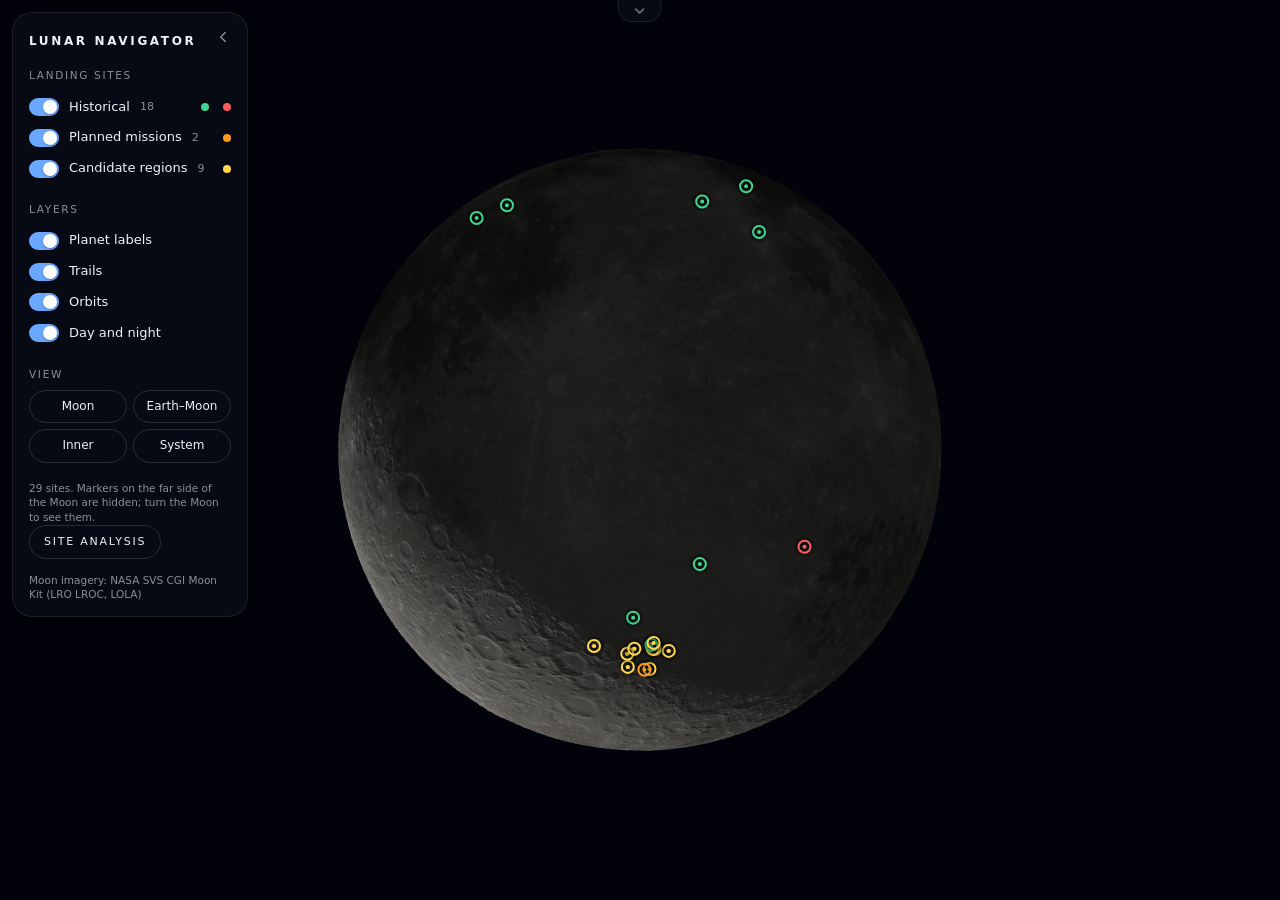
==== web/solar.html @ e288f544 "fix(web): 3D hover card never hides under the open settings panel positionCard uses the open left pa" ====
<!doctype html>
<html lang="en" data-theme="dark">
<head>
<meta charset="utf-8">
<meta name="viewport" content="width=device-width, initial-scale=1">
<title>Lunar Landing Site Navigator: Moon &amp; Solar System 3D</title>
<link rel="icon" type="image/svg+xml" href="favicon.svg">
<link rel="stylesheet" href="solar.css?v=20261115i">
<script>
// Three.js 0.170.0: vendored copy in web/vendor/three (works offline); CDN only if it is missing.
// Must run before any module script, so the import map is built synchronously here.
(() => {
  const local = './vendor/three/', cdn = 'https://cdn.jsdelivr.net/npm/three@0.170.0/';
  let base = local;
  try {
    const x = new XMLHttpRequest();
    x.open('HEAD', local + 'build/three.module.min.js', false); x.send();
    if (x.status !== 200) base = cdn;
  } catch { base = cdn; }
  const map = document.createElement('script');
  map.type = 'importmap';
  map.textContent = JSON.stringify({ imports: {
    three: base + 'build/three.module.min.js', 'three/addons/': base + 'examples/jsm/' } });
  document.currentScript.after(map);
})();
</script>
</head>
<body>
<main id="view">
  <div id="loading">Loading the Moon</div>

  <!-- Top: time control. Closed = a small tab with a down arrow; open = 3 buttons + date. -->
  <div id="top" class="closed">
    <div class="bar glass" id="bar">
      <button class="icon" id="back" aria-label="Back one day" title="Back one day">
        <svg viewBox="0 0 24 24"><path d="M11 6 5 12l6 6M19 6l-6 6 6 6"/></svg></button>
      <button class="icon primary" id="play" aria-label="Play" title="Play / pause">
        <svg class="i-play" viewBox="0 0 24 24"><path d="M8 5v14l11-7z" class="fill"/></svg>
        <svg class="i-pause" viewBox="0 0 24 24"><path d="M8 5h3v14H8zM13 5h3v14h-3z" class="fill"/></svg></button>
      <button class="icon" id="fwd" aria-label="Forward one day" title="Forward one day">
        <svg viewBox="0 0 24 24"><path d="m13 6 6 6-6 6M5 6l6 6-6 6"/></svg></button>
      <span class="divider"></span>
      <button id="date-btn" class="date" aria-expanded="false" aria-controls="picker">
        <span id="date-main">—</span><span id="date-time">—</span>
      </button>
    </div>
    <div id="picker" class="glass" aria-hidden="true">
      <div class="picker-row">
        <label><span>Date</span><input id="date" type="date"></label>
        <label><span>Time UTC</span><input id="time" type="time" step="60"></label>
        <button id="now" class="text">Now</button>
      </div>
    </div>
    <button id="top-toggle" class="tab glass" aria-expanded="false" aria-label="Show time controls">
      <svg viewBox="0 0 24 24"><path d="m6 9 6 6 6-6"/></svg>
    </button>
  </div>

  <!-- Left: translucent settings card. -->
  <aside id="left" class="glass">
    <button id="left-toggle" class="icon small" aria-expanded="true" aria-label="Hide settings">
      <svg viewBox="0 0 24 24"><path d="m15 6-6 6 6 6"/></svg>
    </button>
    <div class="left-body">
      <h1>Lunar Navigator</h1>
      <div class="group">
        <div class="label">Landing sites</div>
        <label class="switch"><input type="checkbox" id="cat-hist" checked><i></i>Historical <small class="n" id="n-hist"></small><span class="key landed"></span><span class="key lost"></span></label>
        <label class="switch"><input type="checkbox" id="cat-planned" checked><i></i>Planned missions <small class="n" id="n-planned"></small><span class="key planned"></span></label>
        <label class="switch"><input type="checkbox" id="cat-cand" checked><i></i>Candidate regions <small class="n" id="n-cand"></small><span class="key cand"></span></label>
      </div>
      <div class="group">
        <div class="label">Layers</div>
        <label class="switch"><input type="checkbox" id="opt-labels" checked><i></i>Planet labels</label>
        <label class="switch"><input type="checkbox" id="opt-trails" checked><i></i>Trails</label>
        <label class="switch"><input type="checkbox" id="opt-orbits" checked><i></i>Orbits</label>
        <label class="switch"><input type="checkbox" id="opt-shade" checked><i></i>Day and night</label>
      </div>
      <div class="group">
        <div class="label">View</div>
        <div class="chips">
          <button data-cam="moon">Moon</button>
          <button data-cam="earth">Earth–Moon</button>
          <button data-cam="inner">Inner</button>
          <button data-cam="all">System</button>
        </div>
      </div>
      <p class="credit" id="site-note"></p>
      <a class="link" href="index.html">Site analysis</a>
      <p class="credit">Moon imagery: NASA SVS CGI Moon Kit (LRO LROC, LOLA)</p>
    </div>
  </aside>

  <!-- Site card: shown above the hovered marker, expands on click. -->
  <div id="card" class="glass" role="dialog" aria-live="polite" hidden></div>
</main>

<script type="module" src="solar/main.js?v=20261115i"></script>
</body>
</html>
---- web/solar.css ----
/* 3D view: minimal, translucent UI over a full-screen canvas. */
:root, [data-theme="dark"] {
  --bg: #02030a; --text: #eef1f6; --muted: rgba(238, 241, 246, .58); --faint: rgba(238, 241, 246, .14);
  --glass: rgba(14, 18, 28, .55); --glass-strong: rgba(14, 18, 28, .78); --edge: rgba(255, 255, 255, .09);
  --hover: rgba(255, 255, 255, .08); --accent: #6aa8ff;
  --landed: #3fd68f; --planned: #ff9a1f; --lost: #ff5d5d; --cand: #ffd84d;
}
[data-theme="light"] {
  --bg: #dde2ea; --text: #111722; --muted: rgba(17, 23, 34, .6); --faint: rgba(17, 23, 34, .14);
  --glass: rgba(255, 255, 255, .55); --glass-strong: rgba(255, 255, 255, .82); --edge: rgba(17, 23, 34, .1);
  --hover: rgba(17, 23, 34, .06); --accent: #2563eb;
  --landed: #0f9d62; --planned: #c98200; --lost: #d93a3a;
}
* { box-sizing: border-box; }
[hidden] { display: none !important; }
html, body { height: 100%; margin: 0; overflow: hidden; }
body { background: var(--bg); color: var(--text); font: 14px/1.45 "Inter", system-ui, -apple-system, "Segoe UI", sans-serif; -webkit-font-smoothing: antialiased; }
button, input { font: inherit; color: inherit; }
button { background: none; border: 0; cursor: pointer; padding: 0; }
svg { width: 18px; height: 18px; fill: none; stroke: currentColor; stroke-width: 1.8; stroke-linecap: round; stroke-linejoin: round; }
svg .fill { fill: currentColor; stroke: none; }

.glass { background: var(--glass); border: 1px solid var(--edge); backdrop-filter: blur(16px) saturate(140%); -webkit-backdrop-filter: blur(16px) saturate(140%); box-shadow: 0 10px 30px rgba(0, 0, 0, .25); }
.label { font-size: 10.5px; letter-spacing: .16em; text-transform: uppercase; color: var(--muted); margin-bottom: 8px; }

#view { position: fixed; inset: 0; }
#view canvas { display: block; }
#loading { position: absolute; inset: 0; display: grid; place-items: center; color: var(--muted); letter-spacing: .2em; text-transform: uppercase; font-size: 12px; pointer-events: none; }

/* ---------- top time control ---------- */
#top { position: absolute; top: 12px; left: 50%; transform: translateX(-50%); z-index: 10; display: flex; flex-direction: column; align-items: center; gap: 8px; }
.bar { display: flex; align-items: center; gap: 4px; padding: 6px 8px; border-radius: 999px;
  transition: opacity .28s ease, transform .32s cubic-bezier(.2, .8, .2, 1); }
#top.closed .bar { opacity: 0; transform: translateY(-140%); pointer-events: none; }
.icon { width: 36px; height: 36px; border-radius: 50%; display: grid; place-items: center; color: var(--text); transition: background .2s, transform .15s; }
.icon:hover { background: var(--hover); }
.icon:active { transform: scale(.92); }
.icon.primary { background: var(--text); color: var(--bg); }
.icon.primary:hover { background: var(--text); opacity: .88; }
.icon .i-pause { display: none; }
.playing .icon .i-pause { display: block; }
.playing .icon .i-play { display: none; }
.icon.small { width: 28px; height: 28px; }
.divider { width: 1px; height: 22px; background: var(--faint); margin: 0 6px; }
.date { display: flex; align-items: baseline; gap: 10px; padding: 6px 12px; border-radius: 999px; transition: background .2s; }
.date:hover, .date[aria-expanded="true"] { background: var(--hover); }
#date-main { font-size: 13px; letter-spacing: .14em; text-transform: uppercase; font-weight: 500; }
#date-time { font-size: 12px; color: var(--muted); font-variant-numeric: tabular-nums; letter-spacing: .06em; }

#picker { border-radius: 18px; padding: 0 18px; max-height: 0; opacity: 0; transform: translateY(-6px) scale(.98); overflow: hidden; pointer-events: none;
  transition: max-height .35s cubic-bezier(.2, .8, .2, 1), opacity .25s ease, transform .3s ease, padding .3s ease; }
#picker.open { max-height: 120px; opacity: 1; transform: none; padding: 14px 18px; pointer-events: auto; }
#top.closed #picker { display: none; }
.picker-row { display: flex; align-items: flex-end; gap: 18px; }
.picker-row label { display: flex; flex-direction: column; gap: 6px; }
.picker-row label span { font-size: 10.5px; letter-spacing: .16em; text-transform: uppercase; color: var(--muted); }
.picker-row input { background: transparent; border: 0; border-bottom: 1px solid var(--faint); padding: 4px 0; letter-spacing: .06em; outline: none; color-scheme: dark; transition: border-color .2s; }
[data-theme="light"] .picker-row input { color-scheme: light; }
.picker-row input:focus { border-color: var(--accent); }
.text { font-size: 11px; letter-spacing: .16em; text-transform: uppercase; padding: 8px 14px; border-radius: 999px; border: 1px solid var(--faint); color: var(--text); text-decoration: none; transition: background .2s, border-color .2s; }
.text:hover { background: var(--hover); border-color: var(--muted); }

.tab { width: 44px; height: 22px; border-radius: 0 0 14px 14px; display: grid; place-items: center; color: var(--muted); transition: color .2s, transform .3s; }
.tab:hover { color: var(--text); }
.tab svg { width: 16px; height: 16px; transition: transform .3s ease; }
#top:not(.closed) .tab svg { transform: rotate(180deg); }
#top.closed .tab { position: absolute; top: -12px; border-top: 0; }
#top:not(.closed) .tab { border-radius: 14px; }

/* ---------- left settings card ---------- */
#left { position: absolute; top: 12px; left: 12px; width: 236px; max-height: calc(100vh - 24px); overflow: hidden; border-radius: 20px; z-index: 9; padding: 16px 16px 14px;
  transition: transform .35s cubic-bezier(.2, .8, .2, 1), max-height .35s cubic-bezier(.2, .8, .2, 1), opacity .3s; }
#left.collapsed { transform: translateX(calc(-100% + 48px)); max-height: 48px; }
#left.collapsed .left-body { opacity: 0; pointer-events: none; }
.left-body { transition: opacity .25s; }
#left-toggle { position: absolute; top: 10px; right: 10px; color: var(--muted); }
#left-toggle svg { transition: transform .3s; }
#left.collapsed #left-toggle svg { transform: rotate(180deg); }
#left h1 { font-size: 12px; letter-spacing: .22em; text-transform: uppercase; font-weight: 600; margin: 4px 0 18px; }
.group { margin-bottom: 18px; }
.seg { display: grid; grid-template-columns: 1fr 1fr; padding: 3px; border-radius: 999px; background: var(--hover); position: relative; }
.seg button { padding: 6px 0; border-radius: 999px; font-size: 12px; color: var(--muted); transition: background .25s, color .25s; }
.seg button[aria-checked="true"] { background: var(--glass-strong); color: var(--text); box-shadow: 0 1px 4px rgba(0, 0, 0, .2); }
.switch { display: flex; align-items: center; gap: 10px; padding: 6px 0; font-size: 13px; cursor: pointer; user-select: none; }
.switch input { position: absolute; opacity: 0; width: 1px; height: 1px; } /* hidden but keyboard-focusable */
.switch input:focus-visible + i { outline: 2px solid var(--accent); outline-offset: 2px; }
.switch .n { color: var(--muted); font-size: 11px; }
.switch i { width: 30px; height: 18px; border-radius: 999px; background: var(--faint); position: relative; flex: none; transition: background .25s; }
.switch i::after { content: ""; position: absolute; top: 2px; left: 2px; width: 14px; height: 14px; border-radius: 50%; background: #fff; transition: transform .25s cubic-bezier(.2, .8, .2, 1); box-shadow: 0 1px 2px rgba(0, 0, 0, .3); }
.switch input:checked + i { background: var(--accent); }
.switch input:checked + i::after { transform: translateX(12px); }
.chips { display: grid; grid-template-columns: 1fr 1fr; gap: 6px; }
.chips button { padding: 7px 0; border-radius: 999px; border: 1px solid var(--faint); font-size: 12px; transition: background .2s, border-color .2s; }
.chips button:hover { background: var(--hover); border-color: var(--muted); }
.link { display: inline-block; font-size: 11px; letter-spacing: .16em; text-transform: uppercase; color: var(--text); text-decoration: none; padding: 8px 14px; border-radius: 999px; border: 1px solid var(--faint); transition: background .2s; }
.link:hover { background: var(--hover); }
.credit { color: var(--muted); font-size: 10.5px; margin: 14px 0 0; line-height: 1.4; }

/* ---------- planet labels and site markers (CSS2D) ---------- */
.plabel { color: var(--text); font-size: 11px; letter-spacing: .12em; text-transform: uppercase; pointer-events: none; display: flex; align-items: center; gap: 6px; white-space: nowrap; transform: translateX(50%); text-shadow: 0 0 4px var(--bg); opacity: .85; }
.plabel i { width: 6px; height: 6px; border-radius: 50%; display: inline-block; }
.site { width: 24px; height: 24px; display: grid; place-items: center; cursor: pointer; pointer-events: auto; }
/* No transition on .site itself: CSS2DRenderer positions it through style.transform every frame, and a
   transition there makes markers lag behind the rotating Moon. Animate the inner dot instead. */
.site i { width: 14px; height: 14px; border-radius: 50%; position: relative; background: rgba(0, 0, 0, .35); border: 2px solid var(--c); box-shadow: 0 0 0 3px rgba(0, 0, 0, .25); transition: transform .2s ease; }
.site i::after { content: ""; position: absolute; inset: 3px; border-radius: 50%; background: var(--c); }
.site:hover i, .site.active i { transform: scale(1.35); }
.landed { --c: var(--landed); } .planned { --c: var(--planned); } .lost { --c: var(--lost); } .cand { --c: var(--cand); }

/* ---------- site card (above the marker) ---------- */
#card { position: absolute; z-index: 8; width: 280px; border-radius: 16px; padding: 12px 14px; background: var(--glass-strong);
  transform-origin: 50% 100%; transform: translate(-50%, calc(-100% - 16px)); animation: card-in .22s cubic-bezier(.2, .8, .2, 1); pointer-events: auto; }
@keyframes card-in { from { opacity: 0; transform: translate(-50%, calc(-100% - 8px)) scale(.96); } }
#card::after { content: ""; position: absolute; left: 50%; bottom: -6px; width: 12px; height: 12px; transform: translateX(-50%) rotate(45deg); background: inherit; border-right: 1px solid var(--edge); border-bottom: 1px solid var(--edge); }
#card .status { display: inline-flex; align-items: center; gap: 6px; font-size: 10.5px; letter-spacing: .14em; text-transform: uppercase; color: var(--c); }
#card .status::before { content: ""; width: 7px; height: 7px; border-radius: 50%; background: var(--c); }
#card.landed { --c: var(--landed); } #card.planned { --c: var(--planned); } #card.lost { --c: var(--lost); } #card.cand { --c: var(--cand); }
#card h3 { margin: 6px 0 8px; font-size: 14px; font-weight: 600; line-height: 1.3; }
#card dl { display: grid; grid-template-columns: auto 1fr; gap: 3px 12px; margin: 0; font-size: 12.5px; }
#card dt { color: var(--muted); }
#card dd { margin: 0; font-variant-numeric: tabular-nums; }
#card .more { display: grid; grid-template-rows: 0fr; transition: grid-template-rows .32s cubic-bezier(.2, .8, .2, 1); }
#card .more > div { overflow: hidden; }
#card.open .more { grid-template-rows: 1fr; }
#card .more p { margin: 10px 0 0; font-size: 12.5px; color: var(--muted); line-height: 1.5; }
#card .actions { display: flex; gap: 8px; margin-top: 10px; }
#card .hint { margin-top: 8px; font-size: 10.5px; letter-spacing: .12em; text-transform: uppercase; color: var(--muted); transition: opacity .2s; }
#card.open .hint { display: none; }

.switch .key { width: 8px; height: 8px; border-radius: 50%; background: var(--c); margin-left: auto; box-shadow: 0 0 0 2px rgba(0, 0, 0, .3); }
.switch .key + .key { margin-left: 4px; }

/* Card flipped below its marker when there is no room above (e.g. right after Fly to site). */
#card.below { transform: translate(-50%, 16px); transform-origin: 50% 0; animation-name: card-in-below; }
@keyframes card-in-below { from { opacity: 0; transform: translate(-50%, 8px) scale(.96); } }
#card.below::after { bottom: auto; top: -6px; transform: translateX(-50%) rotate(225deg); }

/* Hover card: why here + live conditions */
#card .sec { font-size: 10.5px; letter-spacing: .14em; text-transform: uppercase; color: var(--muted); margin: 10px 0 4px; }
#card .why ul { margin: 0; padding-left: 16px; font-size: 12.5px; line-height: 1.45; }
#card .why li { margin: 1px 0; }
#card .cond-body { font-size: 12.5px; color: var(--muted); }
#card .cond dl { margin-top: 4px; }
#card .verdict { display: flex; align-items: center; gap: 6px; font-size: 13px; font-weight: 600; color: var(--text); }
#card .verdict i { width: 9px; height: 9px; border-radius: 50%; background: var(--v); box-shadow: 0 0 0 3px color-mix(in srgb, var(--v) 25%, transparent); }
#card .verdict small { font-weight: 400; color: var(--muted); }
#card .verdict.good { --v: #3fd68f; } #card .verdict.marginal { --v: #ffb020; } #card .verdict.poor { --v: #ff5d5d; }
@media (max-width: 600px) { #card { width: min(300px, calc(100vw - 24px)); } }

/* Bottom sheet on phones (and when the card fits neither above nor below its marker). */
#card.sheet { position: fixed; left: 8px; right: 8px; top: auto; bottom: 8px; width: auto; max-height: 62vh; overflow-y: auto; transform: none; animation: sheet-in .22s ease; }
#card.sheet::after { display: none; }
@keyframes sheet-in { from { opacity: 0; transform: translateY(12px); } }
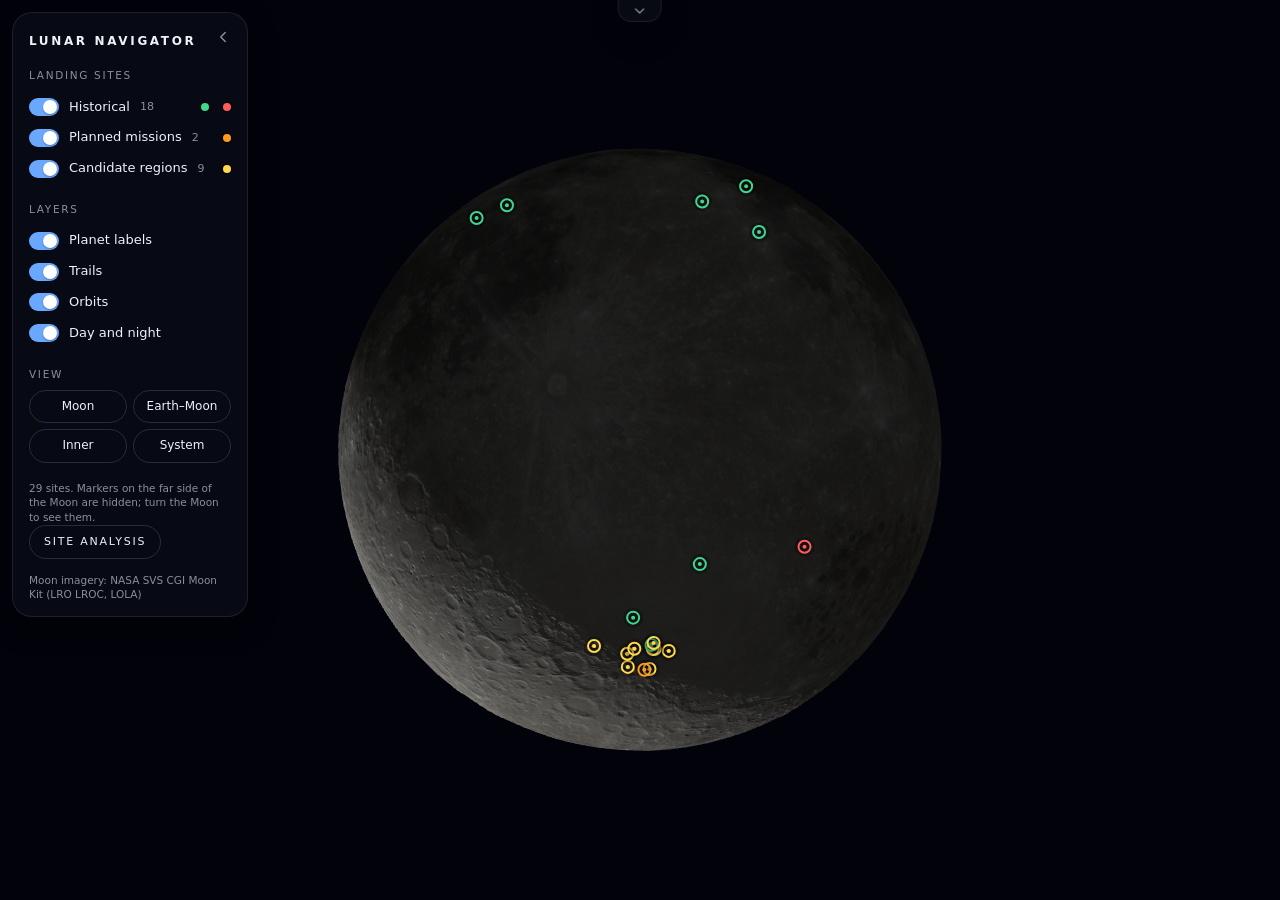
==== commit ecb0774d: "feat(web): unify Sky & Horizon chart system, stacked compare panoramas, and NASA SPLICE HDA workflow" ====
--- a/web/solar.html
+++ b/web/solar.html
@@ -5,7 +5,7 @@
 <meta name="viewport" content="width=device-width, initial-scale=1">
 <title>Lunar Landing Site Navigator: Moon &amp; Solar System 3D</title>
 <link rel="icon" type="image/svg+xml" href="favicon.svg">
-<link rel="stylesheet" href="solar.css?v=20261115i">
+<link rel="stylesheet" href="solar.css?v=20261115j">
 <script>
 // Three.js 0.170.0: vendored copy in web/vendor/three (works offline); CDN only if it is missing.
 // Must run before any module script, so the import map is built synchronously here.
@@ -95,6 +95,6 @@
   <div id="card" class="glass" role="dialog" aria-live="polite" hidden></div>
 </main>
 
-<script type="module" src="solar/main.js?v=20261115i"></script>
+<script type="module" src="solar/main.js?v=20261115j"></script>
 </body>
 </html>
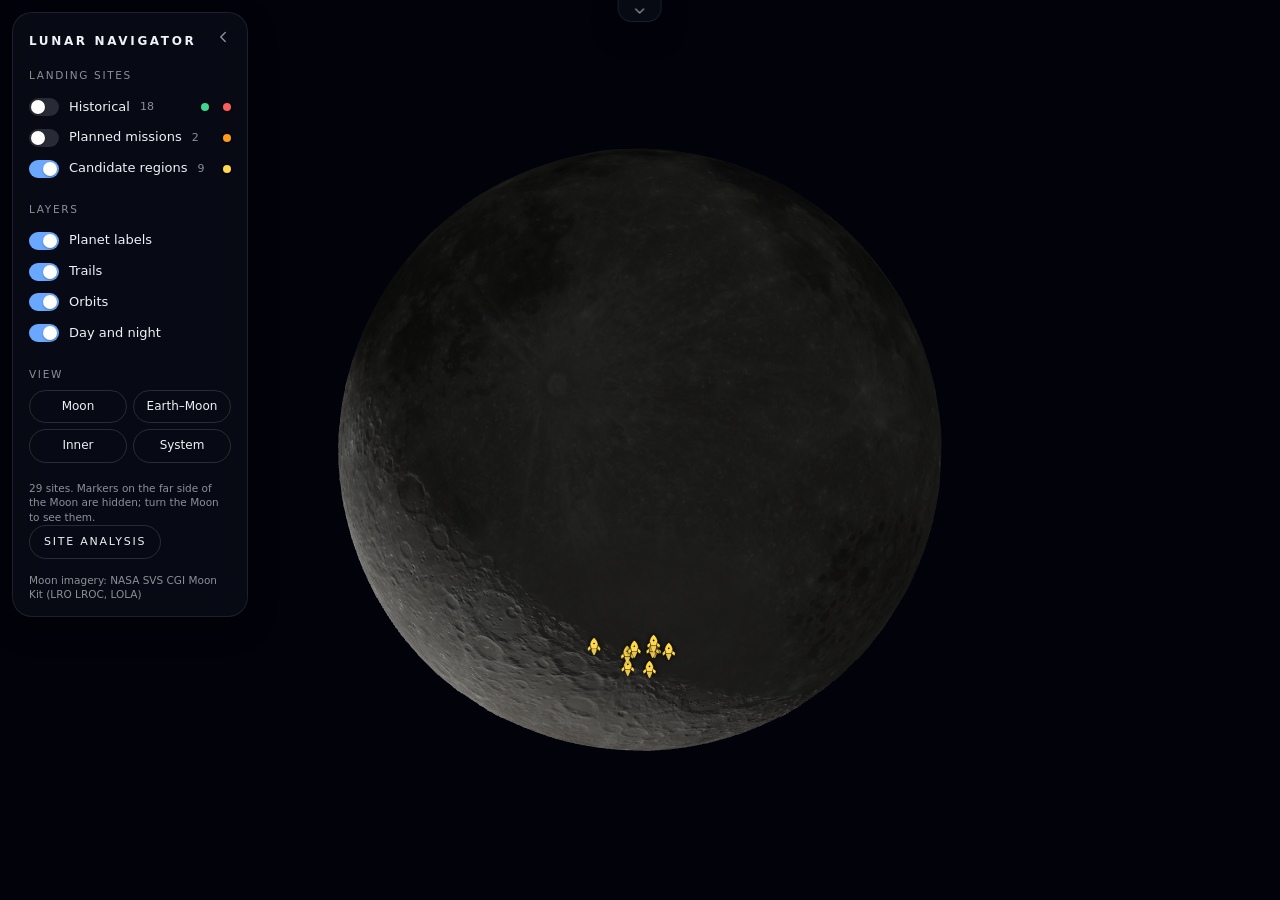
==== commit 1ddddf8b: "feat(web): rocket markers, an area for every site, candidates-only default - Historical and Planned " ====
--- a/web/solar.html
+++ b/web/solar.html
@@ -65,8 +65,8 @@
       <h1>Lunar Navigator</h1>
       <div class="group">
         <div class="label">Landing sites</div>
-        <label class="switch"><input type="checkbox" id="cat-hist" checked><i></i>Historical <small class="n" id="n-hist"></small><span class="key landed"></span><span class="key lost"></span></label>
-        <label class="switch"><input type="checkbox" id="cat-planned" checked><i></i>Planned missions <small class="n" id="n-planned"></small><span class="key planned"></span></label>
+        <label class="switch"><input type="checkbox" id="cat-hist"><i></i>Historical <small class="n" id="n-hist"></small><span class="key landed"></span><span class="key lost"></span></label>
+        <label class="switch"><input type="checkbox" id="cat-planned"><i></i>Planned missions <small class="n" id="n-planned"></small><span class="key planned"></span></label>
         <label class="switch"><input type="checkbox" id="cat-cand" checked><i></i>Candidate regions <small class="n" id="n-cand"></small><span class="key cand"></span></label>
       </div>
       <div class="group">
--- a/web/solar.css
+++ b/web/solar.css
@@ -102,8 +102,11 @@
 .site { width: 24px; height: 24px; display: grid; place-items: center; cursor: pointer; pointer-events: auto; }
 /* No transition on .site itself: CSS2DRenderer positions it through style.transform every frame, and a
    transition there makes markers lag behind the rotating Moon. Animate the inner dot instead. */
-.site i { width: 14px; height: 14px; border-radius: 50%; position: relative; background: rgba(0, 0, 0, .35); border: 2px solid var(--c); box-shadow: 0 0 0 3px rgba(0, 0, 0, .25); transition: transform .2s ease; }
-.site i::after { content: ""; position: absolute; inset: 3px; border-radius: 50%; background: var(--c); }
+.site i { width: 20px; height: 20px; display: block; color: var(--c); transition: transform .2s ease; filter: drop-shadow(0 0 2px rgba(0, 0, 0, .9)); }
+.site svg { width: 100%; height: 100%; display: block; }
+.site .r-body, .site .r-fin { fill: currentColor; stroke: rgba(0, 0, 0, .65); stroke-width: .8; stroke-linejoin: round; }
+.site .r-win { fill: #0b0e14; }
+.site .r-flame { fill: #ffd6a0; opacity: .9; }
 .site:hover i, .site.active i { transform: scale(1.35); }
 .landed { --c: var(--landed); } .planned { --c: var(--planned); } .lost { --c: var(--lost); } .cand { --c: var(--cand); }
 
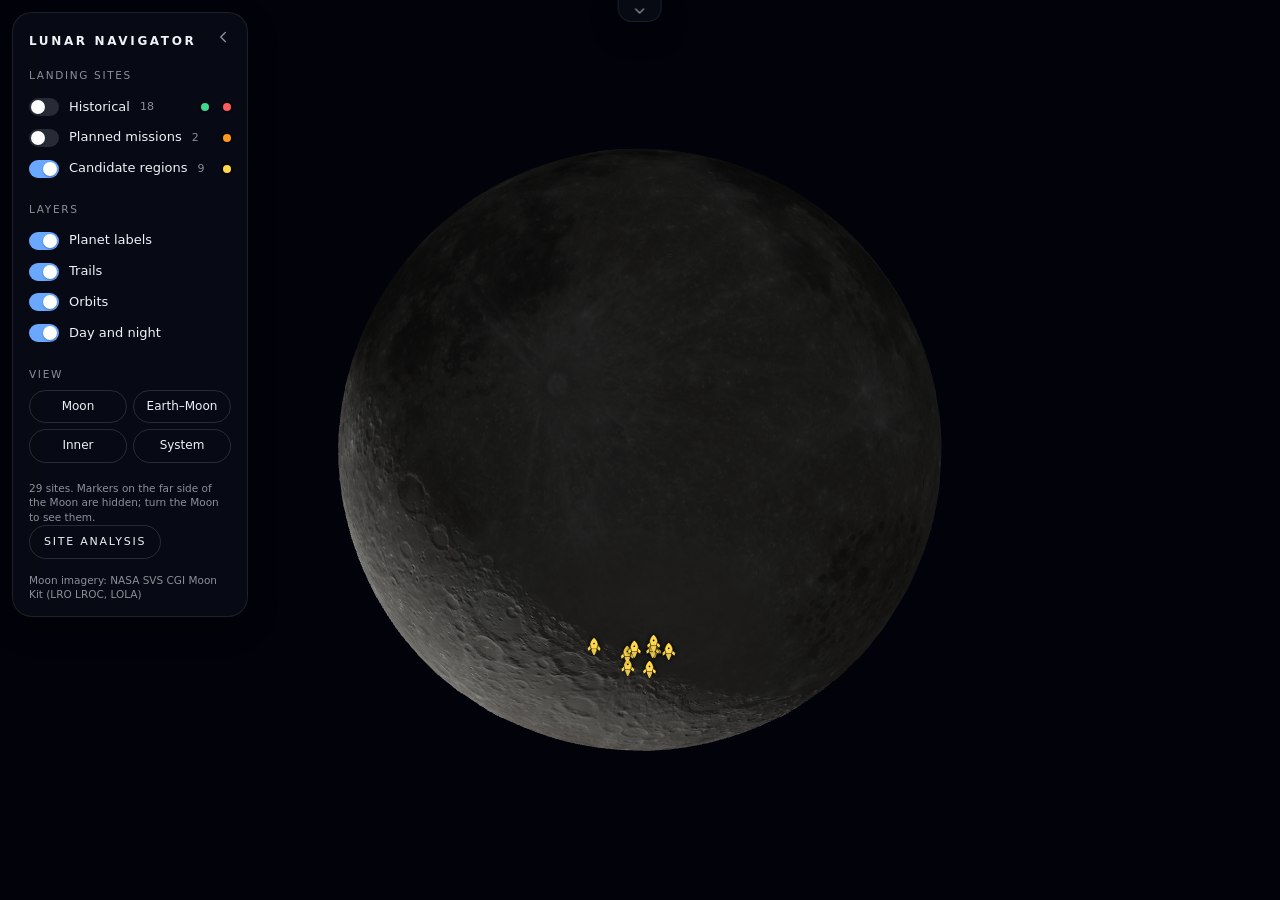
==== commit a2e35f68: "feat(web): mission-control unslop overhaul, HUD charts & NASA SPLICE pipeline" ====
--- a/web/solar.html
+++ b/web/solar.html
@@ -5,7 +5,7 @@
 <meta name="viewport" content="width=device-width, initial-scale=1">
 <title>Lunar Landing Site Navigator: Moon &amp; Solar System 3D</title>
 <link rel="icon" type="image/svg+xml" href="favicon.svg">
-<link rel="stylesheet" href="solar.css?v=20261115j">
+<link rel="stylesheet" href="solar.css?v=20261115k">
 <script>
 // Three.js 0.170.0: vendored copy in web/vendor/three (works offline); CDN only if it is missing.
 // Must run before any module script, so the import map is built synchronously here.
@@ -95,6 +95,6 @@
   <div id="card" class="glass" role="dialog" aria-live="polite" hidden></div>
 </main>
 
-<script type="module" src="solar/main.js?v=20261115j"></script>
+<script type="module" src="solar/main.js?v=20261115k"></script>
 </body>
 </html>
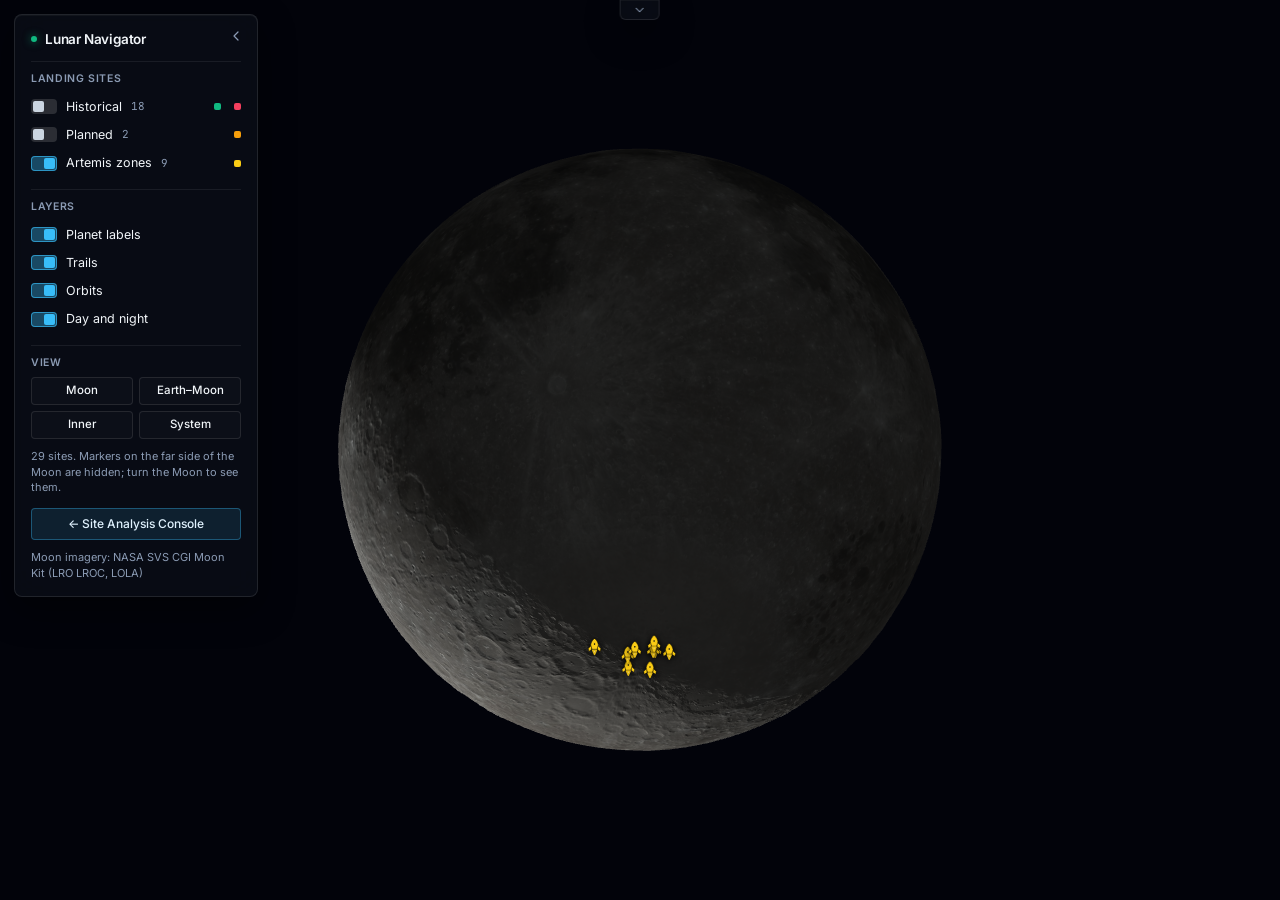
==== commit 101c4b36: "feat(web): architectural HUD polish across index.html and solar.html (?v=20261115m)" ====
--- a/web/solar.html
+++ b/web/solar.html
@@ -5,7 +5,10 @@
 <meta name="viewport" content="width=device-width, initial-scale=1">
 <title>Lunar Landing Site Navigator: Moon &amp; Solar System 3D</title>
 <link rel="icon" type="image/svg+xml" href="favicon.svg">
-<link rel="stylesheet" href="solar.css?v=20261115k">
+<link rel="preconnect" href="https://fonts.googleapis.com">
+<link rel="preconnect" href="https://fonts.gstatic.com" crossorigin>
+<link href="https://fonts.googleapis.com/css2?family=Inter:wght@400;500;600;700&amp;family=JetBrains+Mono:wght@400;500;600&amp;display=swap" rel="stylesheet">
+<link rel="stylesheet" href="solar.css?v=20261115m">
 <script>
 // Three.js 0.170.0: vendored copy in web/vendor/three (works offline); CDN only if it is missing.
 // Must run before any module script, so the import map is built synchronously here.
@@ -62,12 +65,12 @@
       <svg viewBox="0 0 24 24"><path d="m15 6-6 6 6 6"/></svg>
     </button>
     <div class="left-body">
-      <h1>Lunar Navigator</h1>
+      <div class="nav-brand"><span class="nav-dot" aria-hidden="true"></span><h1>Lunar Navigator</h1></div>
       <div class="group">
         <div class="label">Landing sites</div>
         <label class="switch"><input type="checkbox" id="cat-hist"><i></i>Historical <small class="n" id="n-hist"></small><span class="key landed"></span><span class="key lost"></span></label>
-        <label class="switch"><input type="checkbox" id="cat-planned"><i></i>Planned missions <small class="n" id="n-planned"></small><span class="key planned"></span></label>
-        <label class="switch"><input type="checkbox" id="cat-cand" checked><i></i>Candidate regions <small class="n" id="n-cand"></small><span class="key cand"></span></label>
+        <label class="switch"><input type="checkbox" id="cat-planned"><i></i>Planned <small class="n" id="n-planned"></small><span class="key planned"></span></label>
+        <label class="switch"><input type="checkbox" id="cat-cand" checked><i></i>Artemis zones <small class="n" id="n-cand"></small><span class="key cand"></span></label>
       </div>
       <div class="group">
         <div class="label">Layers</div>
@@ -86,15 +89,16 @@
         </div>
       </div>
       <p class="credit" id="site-note"></p>
-      <a class="link" href="index.html">Site analysis</a>
+      <a class="link" href="index.html">← Site Analysis Console</a>
       <p class="credit">Moon imagery: NASA SVS CGI Moon Kit (LRO LROC, LOLA)</p>
     </div>
   </aside>
 
   <!-- Site card: shown above the hovered marker, expands on click. -->
   <div id="card" class="glass" role="dialog" aria-live="polite" hidden></div>
+  <div class="embed-hint">Drag to rotate · Scroll to zoom · Click a yellow landing zone to inspect</div>
 </main>
 
-<script type="module" src="solar/main.js?v=20261115k"></script>
+<script type="module" src="solar/main.js?v=20261115m"></script>
 </body>
 </html>
--- a/web/solar.css
+++ b/web/solar.css
@@ -1,156 +1,281 @@
-/* 3D view: minimal, translucent UI over a full-screen canvas. */
+/* Lunar Navigator (3D view): clean architectural HUD matching index.html. */
 :root, [data-theme="dark"] {
-  --bg: #02030a; --text: #eef1f6; --muted: rgba(238, 241, 246, .58); --faint: rgba(238, 241, 246, .14);
-  --glass: rgba(14, 18, 28, .55); --glass-strong: rgba(14, 18, 28, .78); --edge: rgba(255, 255, 255, .09);
-  --hover: rgba(255, 255, 255, .08); --accent: #6aa8ff;
-  --landed: #3fd68f; --planned: #ff9a1f; --lost: #ff5d5d; --cand: #ffd84d;
+  --bg: #03050a;
+  --text: #f1f5f9;
+  --muted: #8b9bb4;
+  --faint: rgba(255, 255, 255, 0.1);
+  --glass: rgba(10, 14, 22, 0.82);
+  --glass-strong: rgba(11, 15, 23, 0.94);
+  --edge: rgba(255, 255, 255, 0.1);
+  --hover: rgba(255, 255, 255, 0.06);
+  --accent: #38bdf8;
+  --landed: #10b981;
+  --planned: #f59e0b;
+  --lost: #f43f5e;
+  --cand: #facc15;
+  --mono: "JetBrains Mono", "SFMono-Regular", ui-monospace, monospace;
+  --sans: "Inter", system-ui, -apple-system, "Segoe UI", sans-serif;
 }
 [data-theme="light"] {
-  --bg: #dde2ea; --text: #111722; --muted: rgba(17, 23, 34, .6); --faint: rgba(17, 23, 34, .14);
-  --glass: rgba(255, 255, 255, .55); --glass-strong: rgba(255, 255, 255, .82); --edge: rgba(17, 23, 34, .1);
-  --hover: rgba(17, 23, 34, .06); --accent: #2563eb;
-  --landed: #0f9d62; --planned: #c98200; --lost: #d93a3a;
+  --bg: #dde2ea; --text: #111722; --muted: rgba(17, 23, 34, 0.65); --faint: rgba(17, 23, 34, 0.14);
+  --glass: rgba(255, 255, 255, 0.72); --glass-strong: rgba(255, 255, 255, 0.92); --edge: rgba(17, 23, 34, 0.12);
+  --hover: rgba(17, 23, 34, 0.06); --accent: #0284c7;
+  --landed: #0f9d62; --planned: #c98200; --lost: #d93a3a; --cand: #ca8a04;
 }
 * { box-sizing: border-box; }
 [hidden] { display: none !important; }
 html, body { height: 100%; margin: 0; overflow: hidden; }
-body { background: var(--bg); color: var(--text); font: 14px/1.45 "Inter", system-ui, -apple-system, "Segoe UI", sans-serif; -webkit-font-smoothing: antialiased; }
+body {
+  background: var(--bg);
+  color: var(--text);
+  font: 13px/1.45 var(--sans);
+  -webkit-font-smoothing: antialiased;
+}
 button, input { font: inherit; color: inherit; }
 button { background: none; border: 0; cursor: pointer; padding: 0; }
-svg { width: 18px; height: 18px; fill: none; stroke: currentColor; stroke-width: 1.8; stroke-linecap: round; stroke-linejoin: round; }
+svg { width: 16px; height: 16px; fill: none; stroke: currentColor; stroke-width: 1.8; stroke-linecap: round; stroke-linejoin: round; }
 svg .fill { fill: currentColor; stroke: none; }
 
-.glass { background: var(--glass); border: 1px solid var(--edge); backdrop-filter: blur(16px) saturate(140%); -webkit-backdrop-filter: blur(16px) saturate(140%); box-shadow: 0 10px 30px rgba(0, 0, 0, .25); }
-.label { font-size: 10.5px; letter-spacing: .16em; text-transform: uppercase; color: var(--muted); margin-bottom: 8px; }
+.glass {
+  background: var(--glass);
+  border: 1px solid var(--edge);
+  backdrop-filter: blur(18px) saturate(135%);
+  -webkit-backdrop-filter: blur(18px) saturate(135%);
+  box-shadow: 0 12px 36px rgba(0, 0, 0, 0.45), inset 0 1px 0 rgba(255, 255, 255, 0.04);
+}
+.label {
+  font: 600 10.5px/1 var(--sans);
+  letter-spacing: 0.06em;
+  text-transform: uppercase;
+  color: var(--muted);
+  margin-bottom: 8px;
+}
 
 #view { position: fixed; inset: 0; }
 #view canvas { display: block; }
-#loading { position: absolute; inset: 0; display: grid; place-items: center; color: var(--muted); letter-spacing: .2em; text-transform: uppercase; font-size: 12px; pointer-events: none; }
+#loading {
+  position: absolute; inset: 0; display: grid; place-items: center;
+  color: var(--muted); font: 500 12px/1 var(--mono); letter-spacing: 0.16em; text-transform: uppercase;
+  pointer-events: none;
+}
 
 /* ---------- top time control ---------- */
-#top { position: absolute; top: 12px; left: 50%; transform: translateX(-50%); z-index: 10; display: flex; flex-direction: column; align-items: center; gap: 8px; }
-.bar { display: flex; align-items: center; gap: 4px; padding: 6px 8px; border-radius: 999px;
-  transition: opacity .28s ease, transform .32s cubic-bezier(.2, .8, .2, 1); }
+#top {
+  position: absolute; top: 12px; left: 50%; transform: translateX(-50%);
+  z-index: 10; display: flex; flex-direction: column; align-items: center; gap: 6px;
+}
+.bar {
+  display: flex; align-items: center; gap: 4px; padding: 5px 8px; border-radius: 6px;
+  transition: opacity 0.24s ease, transform 0.28s cubic-bezier(0.2, 0.8, 0.2, 1);
+}
 #top.closed .bar { opacity: 0; transform: translateY(-140%); pointer-events: none; }
-.icon { width: 36px; height: 36px; border-radius: 50%; display: grid; place-items: center; color: var(--text); transition: background .2s, transform .15s; }
+.icon {
+  width: 30px; height: 30px; border-radius: 4px; display: grid; place-items: center; color: var(--text);
+  transition: background 0.15s, transform 0.12s;
+}
 .icon:hover { background: var(--hover); }
-.icon:active { transform: scale(.92); }
+.icon:active { transform: scale(0.94); }
 .icon.primary { background: var(--text); color: var(--bg); }
-.icon.primary:hover { background: var(--text); opacity: .88; }
+.icon.primary:hover { background: #e2e8f0; }
 .icon .i-pause { display: none; }
 .playing .icon .i-pause { display: block; }
 .playing .icon .i-play { display: none; }
-.icon.small { width: 28px; height: 28px; }
-.divider { width: 1px; height: 22px; background: var(--faint); margin: 0 6px; }
-.date { display: flex; align-items: baseline; gap: 10px; padding: 6px 12px; border-radius: 999px; transition: background .2s; }
+.icon.small { width: 26px; height: 26px; }
+.divider { width: 1px; height: 18px; background: var(--faint); margin: 0 6px; }
+.date {
+  display: flex; align-items: baseline; gap: 10px; padding: 5px 10px; border-radius: 4px;
+  transition: background 0.15s;
+}
 .date:hover, .date[aria-expanded="true"] { background: var(--hover); }
-#date-main { font-size: 13px; letter-spacing: .14em; text-transform: uppercase; font-weight: 500; }
-#date-time { font-size: 12px; color: var(--muted); font-variant-numeric: tabular-nums; letter-spacing: .06em; }
-
-#picker { border-radius: 18px; padding: 0 18px; max-height: 0; opacity: 0; transform: translateY(-6px) scale(.98); overflow: hidden; pointer-events: none;
-  transition: max-height .35s cubic-bezier(.2, .8, .2, 1), opacity .25s ease, transform .3s ease, padding .3s ease; }
-#picker.open { max-height: 120px; opacity: 1; transform: none; padding: 14px 18px; pointer-events: auto; }
+#date-main { font: 600 12px/1 var(--mono); letter-spacing: 0.04em; text-transform: uppercase; }
+#date-time { font: 400 11.5px/1 var(--mono); color: var(--muted); font-variant-numeric: tabular-nums; }
+
+#picker {
+  border-radius: 6px; padding: 0 16px; max-height: 0; opacity: 0; transform: translateY(-6px); overflow: hidden; pointer-events: none;
+  transition: max-height 0.3s ease, opacity 0.2s ease, transform 0.25s ease, padding 0.25s ease;
+}
+#picker.open { max-height: 120px; opacity: 1; transform: none; padding: 12px 16px; pointer-events: auto; }
 #top.closed #picker { display: none; }
-.picker-row { display: flex; align-items: flex-end; gap: 18px; }
-.picker-row label { display: flex; flex-direction: column; gap: 6px; }
-.picker-row label span { font-size: 10.5px; letter-spacing: .16em; text-transform: uppercase; color: var(--muted); }
-.picker-row input { background: transparent; border: 0; border-bottom: 1px solid var(--faint); padding: 4px 0; letter-spacing: .06em; outline: none; color-scheme: dark; transition: border-color .2s; }
+.picker-row { display: flex; align-items: flex-end; gap: 14px; }
+.picker-row label { display: flex; flex-direction: column; gap: 5px; }
+.picker-row label span { font: 500 10.5px/1 var(--sans); color: var(--muted); }
+.picker-row input {
+  background: rgba(5, 7, 12, 0.7); border: 1px solid var(--faint); border-radius: 4px;
+  padding: 5px 8px; font: 500 12px/1 var(--mono); outline: none; color-scheme: dark;
+}
 [data-theme="light"] .picker-row input { color-scheme: light; }
 .picker-row input:focus { border-color: var(--accent); }
-.text { font-size: 11px; letter-spacing: .16em; text-transform: uppercase; padding: 8px 14px; border-radius: 999px; border: 1px solid var(--faint); color: var(--text); text-decoration: none; transition: background .2s, border-color .2s; }
-.text:hover { background: var(--hover); border-color: var(--muted); }
-
-.tab { width: 44px; height: 22px; border-radius: 0 0 14px 14px; display: grid; place-items: center; color: var(--muted); transition: color .2s, transform .3s; }
+.text {
+  font: 500 11.5px/1 var(--sans);
+  padding: 7px 12px;
+  border-radius: 4px;
+  border: 1px solid var(--faint);
+  color: var(--text);
+  text-decoration: none;
+  background: rgba(255, 255, 255, 0.03);
+  transition: background 0.15s, border-color 0.15s;
+}
+.text:hover { background: var(--hover); border-color: rgba(255, 255, 255, 0.24); }
+
+.tab {
+  width: 40px; height: 20px; border-radius: 0 0 6px 6px; display: grid; place-items: center;
+  color: var(--muted); transition: color 0.15s;
+}
 .tab:hover { color: var(--text); }
-.tab svg { width: 16px; height: 16px; transition: transform .3s ease; }
+.tab svg { width: 14px; height: 14px; transition: transform 0.25s ease; }
 #top:not(.closed) .tab svg { transform: rotate(180deg); }
 #top.closed .tab { position: absolute; top: -12px; border-top: 0; }
-#top:not(.closed) .tab { border-radius: 14px; }
-
-/* ---------- left settings card ---------- */
-#left { position: absolute; top: 12px; left: 12px; width: 236px; max-height: calc(100vh - 24px); overflow: hidden; border-radius: 20px; z-index: 9; padding: 16px 16px 14px;
-  transition: transform .35s cubic-bezier(.2, .8, .2, 1), max-height .35s cubic-bezier(.2, .8, .2, 1), opacity .3s; }
-#left.collapsed { transform: translateX(calc(-100% + 48px)); max-height: 48px; }
+#top:not(.closed) .tab { border-radius: 4px; }
+
+/* ---------- left architectural HUD drawer ---------- */
+#left {
+  position: absolute; top: 14px; left: 14px; width: 244px; max-height: calc(100vh - 28px);
+  overflow-y: auto; border-radius: 8px; z-index: 9; padding: 14px 16px 14px;
+  transition: transform 0.3s cubic-bezier(0.2, 0.8, 0.2, 1), max-height 0.3s ease, opacity 0.25s;
+}
+#left.collapsed { transform: translateX(calc(-100% + 42px)); max-height: 42px; overflow: hidden; }
 #left.collapsed .left-body { opacity: 0; pointer-events: none; }
-.left-body { transition: opacity .25s; }
-#left-toggle { position: absolute; top: 10px; right: 10px; color: var(--muted); }
-#left-toggle svg { transition: transform .3s; }
+.left-body { transition: opacity 0.2s; }
+#left-toggle { position: absolute; top: 8px; right: 8px; color: var(--muted); }
+#left-toggle svg { transition: transform 0.25s; }
 #left.collapsed #left-toggle svg { transform: rotate(180deg); }
-#left h1 { font-size: 12px; letter-spacing: .22em; text-transform: uppercase; font-weight: 600; margin: 4px 0 18px; }
-.group { margin-bottom: 18px; }
-.seg { display: grid; grid-template-columns: 1fr 1fr; padding: 3px; border-radius: 999px; background: var(--hover); position: relative; }
-.seg button { padding: 6px 0; border-radius: 999px; font-size: 12px; color: var(--muted); transition: background .25s, color .25s; }
-.seg button[aria-checked="true"] { background: var(--glass-strong); color: var(--text); box-shadow: 0 1px 4px rgba(0, 0, 0, .2); }
-.switch { display: flex; align-items: center; gap: 10px; padding: 6px 0; font-size: 13px; cursor: pointer; user-select: none; }
-.switch input { position: absolute; opacity: 0; width: 1px; height: 1px; } /* hidden but keyboard-focusable */
+
+.nav-brand { display: flex; align-items: center; gap: 8px; margin: 2px 24px 14px 0; }
+.nav-dot { width: 6px; height: 6px; border-radius: 50%; background: var(--landed); box-shadow: 0 0 8px rgba(16, 185, 129, 0.65); flex: none; }
+#left h1 {
+  font: 600 13.5px/1.2 var(--sans);
+  letter-spacing: -0.015em;
+  color: var(--text);
+  margin: 0;
+}
+
+.group {
+  padding-top: 12px;
+  margin-top: 12px;
+  border-top: 1px solid rgba(255, 255, 255, 0.07);
+}
+.group:first-of-type { margin-top: 0; }
+
+.switch {
+  display: flex; align-items: center; gap: 9px; padding: 5px 0;
+  font-size: 12.5px; color: var(--text); cursor: pointer; user-select: none;
+}
+.switch input { position: absolute; opacity: 0; width: 1px; height: 1px; }
 .switch input:focus-visible + i { outline: 2px solid var(--accent); outline-offset: 2px; }
-.switch .n { color: var(--muted); font-size: 11px; }
-.switch i { width: 30px; height: 18px; border-radius: 999px; background: var(--faint); position: relative; flex: none; transition: background .25s; }
-.switch i::after { content: ""; position: absolute; top: 2px; left: 2px; width: 14px; height: 14px; border-radius: 50%; background: #fff; transition: transform .25s cubic-bezier(.2, .8, .2, 1); box-shadow: 0 1px 2px rgba(0, 0, 0, .3); }
-.switch input:checked + i { background: var(--accent); }
-.switch input:checked + i::after { transform: translateX(12px); }
+.switch .n { color: var(--muted); font: 400 11px/1 var(--mono); }
+.switch i {
+  width: 26px; height: 15px; border-radius: 4px; background: rgba(255, 255, 255, 0.14);
+  position: relative; flex: none; transition: background 0.2s;
+}
+.switch i::after {
+  content: ""; position: absolute; top: 2px; left: 2px; width: 11px; height: 11px;
+  border-radius: 2px; background: #cbd5e1; transition: transform 0.2s cubic-bezier(0.2, 0.8, 0.2, 1), background 0.2s;
+}
+.switch input:checked + i { background: rgba(56, 189, 248, 0.35); box-shadow: inset 0 0 0 1px rgba(56, 189, 248, 0.65); }
+.switch input:checked + i::after { transform: translateX(11px); background: var(--accent); }
+
 .chips { display: grid; grid-template-columns: 1fr 1fr; gap: 6px; }
-.chips button { padding: 7px 0; border-radius: 999px; border: 1px solid var(--faint); font-size: 12px; transition: background .2s, border-color .2s; }
-.chips button:hover { background: var(--hover); border-color: var(--muted); }
-.link { display: inline-block; font-size: 11px; letter-spacing: .16em; text-transform: uppercase; color: var(--text); text-decoration: none; padding: 8px 14px; border-radius: 999px; border: 1px solid var(--faint); transition: background .2s; }
-.link:hover { background: var(--hover); }
-.credit { color: var(--muted); font-size: 10.5px; margin: 14px 0 0; line-height: 1.4; }
-
-/* ---------- planet labels and site markers (CSS2D) ---------- */
-.plabel { color: var(--text); font-size: 11px; letter-spacing: .12em; text-transform: uppercase; pointer-events: none; display: flex; align-items: center; gap: 6px; white-space: nowrap; transform: translateX(50%); text-shadow: 0 0 4px var(--bg); opacity: .85; }
-.plabel i { width: 6px; height: 6px; border-radius: 50%; display: inline-block; }
+.chips button {
+  height: 28px; border-radius: 4px; border: 1px solid var(--faint);
+  background: rgba(255, 255, 255, 0.02);
+  font: 500 11.5px/1 var(--sans); color: var(--text);
+  transition: background 0.15s, border-color 0.15s;
+}
+.chips button:hover { background: var(--hover); border-color: rgba(255, 255, 255, 0.28); }
+
+.link {
+  display: flex; align-items: center; justify-content: center; width: 100%; margin-top: 12px;
+  font: 500 12px/1 var(--sans); color: #e0f2fe;
+  background: rgba(56, 189, 248, 0.12);
+  border: 1px solid rgba(56, 189, 248, 0.35);
+  text-decoration: none; height: 32px; border-radius: 4px;
+  transition: background 0.15s, border-color 0.15s;
+}
+.link:hover { background: rgba(56, 189, 248, 0.22); border-color: rgba(56, 189, 248, 0.6); }
+
+.credit { color: var(--muted); font-size: 11px; margin: 10px 0 0; line-height: 1.45; }
+
+.switch .key { width: 7px; height: 7px; border-radius: 2px; background: var(--c); margin-left: auto; }
+.switch .key + .key { margin-left: 4px; }
+
+/* ---------- planet labels and site markers ---------- */
+.plabel {
+  color: var(--text); font: 500 10.5px/1 var(--mono); letter-spacing: 0.08em; text-transform: uppercase;
+  pointer-events: none; display: flex; align-items: center; gap: 6px; white-space: nowrap;
+  transform: translateX(50%); text-shadow: 0 1px 4px rgba(0, 0, 0, 0.95); opacity: 0.85;
+}
+.plabel i { width: 5px; height: 5px; border-radius: 50%; display: inline-block; }
 .site { width: 24px; height: 24px; display: grid; place-items: center; cursor: pointer; pointer-events: auto; }
-/* No transition on .site itself: CSS2DRenderer positions it through style.transform every frame, and a
-   transition there makes markers lag behind the rotating Moon. Animate the inner dot instead. */
-.site i { width: 20px; height: 20px; display: block; color: var(--c); transition: transform .2s ease; filter: drop-shadow(0 0 2px rgba(0, 0, 0, .9)); }
+.site i { width: 19px; height: 19px; display: block; color: var(--c); transition: transform 0.18s ease; filter: drop-shadow(0 1px 3px rgba(0, 0, 0, 0.95)); }
 .site svg { width: 100%; height: 100%; display: block; }
-.site .r-body, .site .r-fin { fill: currentColor; stroke: rgba(0, 0, 0, .65); stroke-width: .8; stroke-linejoin: round; }
-.site .r-win { fill: #0b0e14; }
-.site .r-flame { fill: #ffd6a0; opacity: .9; }
-.site:hover i, .site.active i { transform: scale(1.35); }
+.site .r-body, .site .r-fin { fill: currentColor; stroke: rgba(0, 0, 0, 0.7); stroke-width: 0.8; stroke-linejoin: round; }
+.site .r-win { fill: #07090d; }
+.site .r-flame { fill: #fde68a; opacity: 0.9; }
+.site:hover i, .site.active i { transform: scale(1.32); }
 .landed { --c: var(--landed); } .planned { --c: var(--planned); } .lost { --c: var(--lost); } .cand { --c: var(--cand); }
 
-/* ---------- site card (above the marker) ---------- */
-#card { position: absolute; z-index: 8; width: 280px; border-radius: 16px; padding: 12px 14px; background: var(--glass-strong);
-  transform-origin: 50% 100%; transform: translate(-50%, calc(-100% - 16px)); animation: card-in .22s cubic-bezier(.2, .8, .2, 1); pointer-events: auto; }
-@keyframes card-in { from { opacity: 0; transform: translate(-50%, calc(-100% - 8px)) scale(.96); } }
-#card::after { content: ""; position: absolute; left: 50%; bottom: -6px; width: 12px; height: 12px; transform: translateX(-50%) rotate(45deg); background: inherit; border-right: 1px solid var(--edge); border-bottom: 1px solid var(--edge); }
-#card .status { display: inline-flex; align-items: center; gap: 6px; font-size: 10.5px; letter-spacing: .14em; text-transform: uppercase; color: var(--c); }
-#card .status::before { content: ""; width: 7px; height: 7px; border-radius: 50%; background: var(--c); }
+/* ---------- architectural site inspection card (#card) ---------- */
+#card {
+  position: absolute; z-index: 8; width: 304px; border-radius: 8px; padding: 14px 16px;
+  background: var(--glass-strong); border-top: 2px solid var(--c);
+  transform-origin: 50% 100%; transform: translate(-50%, calc(-100% - 14px));
+  animation: card-in 0.18s cubic-bezier(0.2, 0.8, 0.2, 1); pointer-events: auto;
+}
+@keyframes card-in { from { opacity: 0; transform: translate(-50%, calc(-100% - 8px)) scale(0.97); } }
+#card::after { display: none; }
+
+#card .status {
+  display: inline-flex; align-items: center; gap: 6px;
+  font: 600 10.5px/1 var(--mono); letter-spacing: 0.08em; text-transform: uppercase; color: var(--c);
+}
+#card .status::before { content: ""; width: 6px; height: 6px; border-radius: 50%; background: var(--c); }
 #card.landed { --c: var(--landed); } #card.planned { --c: var(--planned); } #card.lost { --c: var(--lost); } #card.cand { --c: var(--cand); }
-#card h3 { margin: 6px 0 8px; font-size: 14px; font-weight: 600; line-height: 1.3; }
-#card dl { display: grid; grid-template-columns: auto 1fr; gap: 3px 12px; margin: 0; font-size: 12.5px; }
+
+#card h3 { margin: 6px 0 8px; font: 600 14.5px/1.3 var(--sans); color: var(--text); }
+#card dl {
+  display: grid; grid-template-columns: auto 1fr; gap: 4px 12px;
+  margin: 0; font-size: 12px;
+}
 #card dt { color: var(--muted); }
-#card dd { margin: 0; font-variant-numeric: tabular-nums; }
-#card .more { display: grid; grid-template-rows: 0fr; transition: grid-template-rows .32s cubic-bezier(.2, .8, .2, 1); }
+#card dd { margin: 0; font: 400 12px/1.38 var(--sans); font-variant-numeric: tabular-nums; color: var(--text); }
+#card .cond dd { font-family: var(--mono); font-size: 11.5px; }
+
+#card .more { display: grid; grid-template-rows: 0fr; transition: grid-template-rows 0.28s ease; }
 #card .more > div { overflow: hidden; }
 #card.open .more { grid-template-rows: 1fr; }
-#card .more p { margin: 10px 0 0; font-size: 12.5px; color: var(--muted); line-height: 1.5; }
-#card .actions { display: flex; gap: 8px; margin-top: 10px; }
-#card .hint { margin-top: 8px; font-size: 10.5px; letter-spacing: .12em; text-transform: uppercase; color: var(--muted); transition: opacity .2s; }
+#card .more p { margin: 10px 0 0; font-size: 12px; color: var(--muted); line-height: 1.5; }
+#card .actions { display: flex; gap: 8px; margin-top: 12px; }
+#card .actions [data-horizon] { background: var(--text); color: var(--bg); border-color: var(--text); font-weight: 600; }
+#card .actions [data-horizon]:hover { background: #e2e8f0; }
+#card .hint { margin-top: 10px; font: 500 10.5px/1 var(--mono); letter-spacing: 0.06em; text-transform: uppercase; color: var(--muted); }
 #card.open .hint { display: none; }
 
-.switch .key { width: 8px; height: 8px; border-radius: 50%; background: var(--c); margin-left: auto; box-shadow: 0 0 0 2px rgba(0, 0, 0, .3); }
-.switch .key + .key { margin-left: 4px; }
-
-/* Card flipped below its marker when there is no room above (e.g. right after Fly to site). */
-#card.below { transform: translate(-50%, 16px); transform-origin: 50% 0; animation-name: card-in-below; }
-@keyframes card-in-below { from { opacity: 0; transform: translate(-50%, 8px) scale(.96); } }
-#card.below::after { bottom: auto; top: -6px; transform: translateX(-50%) rotate(225deg); }
-
-/* Hover card: why here + live conditions */
-#card .sec { font-size: 10.5px; letter-spacing: .14em; text-transform: uppercase; color: var(--muted); margin: 10px 0 4px; }
-#card .why ul { margin: 0; padding-left: 16px; font-size: 12.5px; line-height: 1.45; }
-#card .why li { margin: 1px 0; }
-#card .cond-body { font-size: 12.5px; color: var(--muted); }
-#card .cond dl { margin-top: 4px; }
-#card .verdict { display: flex; align-items: center; gap: 6px; font-size: 13px; font-weight: 600; color: var(--text); }
-#card .verdict i { width: 9px; height: 9px; border-radius: 50%; background: var(--v); box-shadow: 0 0 0 3px color-mix(in srgb, var(--v) 25%, transparent); }
+#card.below { transform: translate(-50%, 14px); transform-origin: 50% 0; animation-name: card-in-below; }
+@keyframes card-in-below { from { opacity: 0; transform: translate(-50%, 8px) scale(0.97); } }
+
+#card .sec {
+  font: 600 10.5px/1 var(--sans); letter-spacing: 0.06em; text-transform: uppercase;
+  color: var(--muted); margin: 12px 0 6px; padding-top: 10px; border-top: 1px solid rgba(255, 255, 255, 0.08);
+}
+#card .why ul { margin: 0; padding-left: 15px; font-size: 12px; line-height: 1.45; color: #cbd5e1; }
+#card .why li { margin: 2px 0; }
+#card .cond-body { font-size: 12px; color: var(--muted); }
+#card .cond dl { margin-top: 6px; }
+#card .verdict { display: flex; align-items: center; gap: 7px; font: 600 12.5px/1.2 var(--sans); color: var(--text); }
+#card .verdict i { width: 8px; height: 8px; border-radius: 50%; background: var(--v); box-shadow: 0 0 6px var(--v); }
 #card .verdict small { font-weight: 400; color: var(--muted); }
-#card .verdict.good { --v: #3fd68f; } #card .verdict.marginal { --v: #ffb020; } #card .verdict.poor { --v: #ff5d5d; }
-@media (max-width: 600px) { #card { width: min(300px, calc(100vw - 24px)); } }
-
-/* Bottom sheet on phones (and when the card fits neither above nor below its marker). */
-#card.sheet { position: fixed; left: 8px; right: 8px; top: auto; bottom: 8px; width: auto; max-height: 62vh; overflow-y: auto; transform: none; animation: sheet-in .22s ease; }
-#card.sheet::after { display: none; }
-@keyframes sheet-in { from { opacity: 0; transform: translateY(12px); } }
+#card .verdict.good { --v: var(--landed); } #card .verdict.marginal { --v: var(--planned); } #card .verdict.poor { --v: var(--lost); }
+
+@media (max-width: 600px) { #card { width: min(304px, calc(100vw - 24px)); } }
+#card.sheet { position: fixed; left: 8px; right: 8px; top: auto; bottom: 8px; width: auto; max-height: 62vh; overflow-y: auto; transform: none; animation: sheet-in 0.2s ease; }
+@keyframes sheet-in { from { opacity: 0; transform: translateY(10px); } }
+
+/* subtle embed mode navigation hint */
+.embed-hint {
+  display: none;
+  position: absolute; bottom: 10px; left: 12px; z-index: 6; pointer-events: none;
+  padding: 5px 9px; border-radius: 4px;
+  background: rgba(7, 9, 13, 0.72); border: 1px solid rgba(255, 255, 255, 0.08);
+  color: var(--muted); font: 400 11px/1.2 var(--sans);
+}
+body.embed .embed-hint { display: block; }
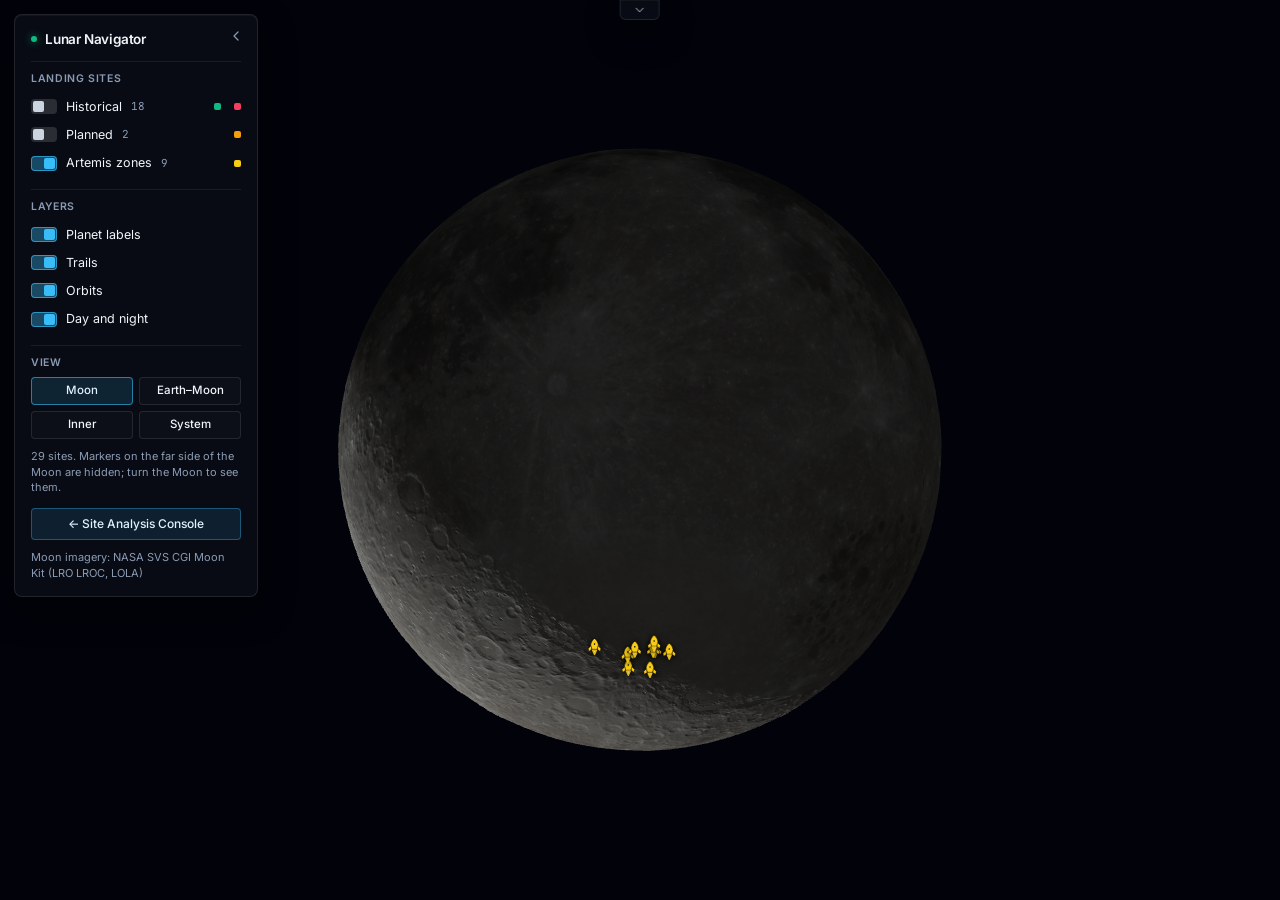
==== commit 37182c47: "fix(web): widen datetime-local input, declutter narrow panorama labels & bump ?v=20261115n" ====
--- a/web/solar.html
+++ b/web/solar.html
@@ -8,7 +8,7 @@
 <link rel="preconnect" href="https://fonts.googleapis.com">
 <link rel="preconnect" href="https://fonts.gstatic.com" crossorigin>
 <link href="https://fonts.googleapis.com/css2?family=Inter:wght@400;500;600;700&amp;family=JetBrains+Mono:wght@400;500;600&amp;display=swap" rel="stylesheet">
-<link rel="stylesheet" href="solar.css?v=20261115m">
+<link rel="stylesheet" href="solar.css?v=20261115n">
 <script>
 // Three.js 0.170.0: vendored copy in web/vendor/three (works offline); CDN only if it is missing.
 // Must run before any module script, so the import map is built synchronously here.
@@ -99,6 +99,6 @@
   <div class="embed-hint">Drag to rotate · Scroll to zoom · Click a yellow landing zone to inspect</div>
 </main>
 
-<script type="module" src="solar/main.js?v=20261115m"></script>
+<script type="module" src="solar/main.js?v=20261115n"></script>
 </body>
 </html>
--- a/web/solar.css
+++ b/web/solar.css
@@ -182,6 +182,11 @@
   transition: background 0.15s, border-color 0.15s;
 }
 .chips button:hover { background: var(--hover); border-color: rgba(255, 255, 255, 0.28); }
+.chips button.active {
+  background: rgba(56, 189, 248, 0.14);
+  border-color: rgba(56, 189, 248, 0.6);
+  color: #e0f2fe;
+}
 
 .link {
   display: flex; align-items: center; justify-content: center; width: 100%; margin-top: 12px;
@@ -199,12 +204,17 @@
 .switch .key + .key { margin-left: 4px; }
 
 /* ---------- planet labels and site markers ---------- */
+/* Outer .plabel stays 0x0 so CSS2DRenderer centers (0,0) squarely on the body; inner span keeps the dot at exact center. */
 .plabel {
+  width: 0; height: 0; position: relative; pointer-events: none;
+}
+.plabel-tag {
+  position: absolute; left: -3px; top: 0; transform: translateY(-50%);
   color: var(--text); font: 500 10.5px/1 var(--mono); letter-spacing: 0.08em; text-transform: uppercase;
-  pointer-events: none; display: flex; align-items: center; gap: 6px; white-space: nowrap;
-  transform: translateX(50%); text-shadow: 0 1px 4px rgba(0, 0, 0, 0.95); opacity: 0.85;
-}
-.plabel i { width: 5px; height: 5px; border-radius: 50%; display: inline-block; }
+  display: inline-flex; align-items: center; gap: 6px; white-space: nowrap;
+  text-shadow: 0 1px 4px rgba(0, 0, 0, 0.95); opacity: 0.9;
+}
+.plabel-tag i { width: 6px; height: 6px; border-radius: 50%; display: inline-block; flex: none; box-shadow: 0 0 6px currentColor; }
 .site { width: 24px; height: 24px; display: grid; place-items: center; cursor: pointer; pointer-events: auto; }
 .site i { width: 19px; height: 19px; display: block; color: var(--c); transition: transform 0.18s ease; filter: drop-shadow(0 1px 3px rgba(0, 0, 0, 0.95)); }
 .site svg { width: 100%; height: 100%; display: block; }
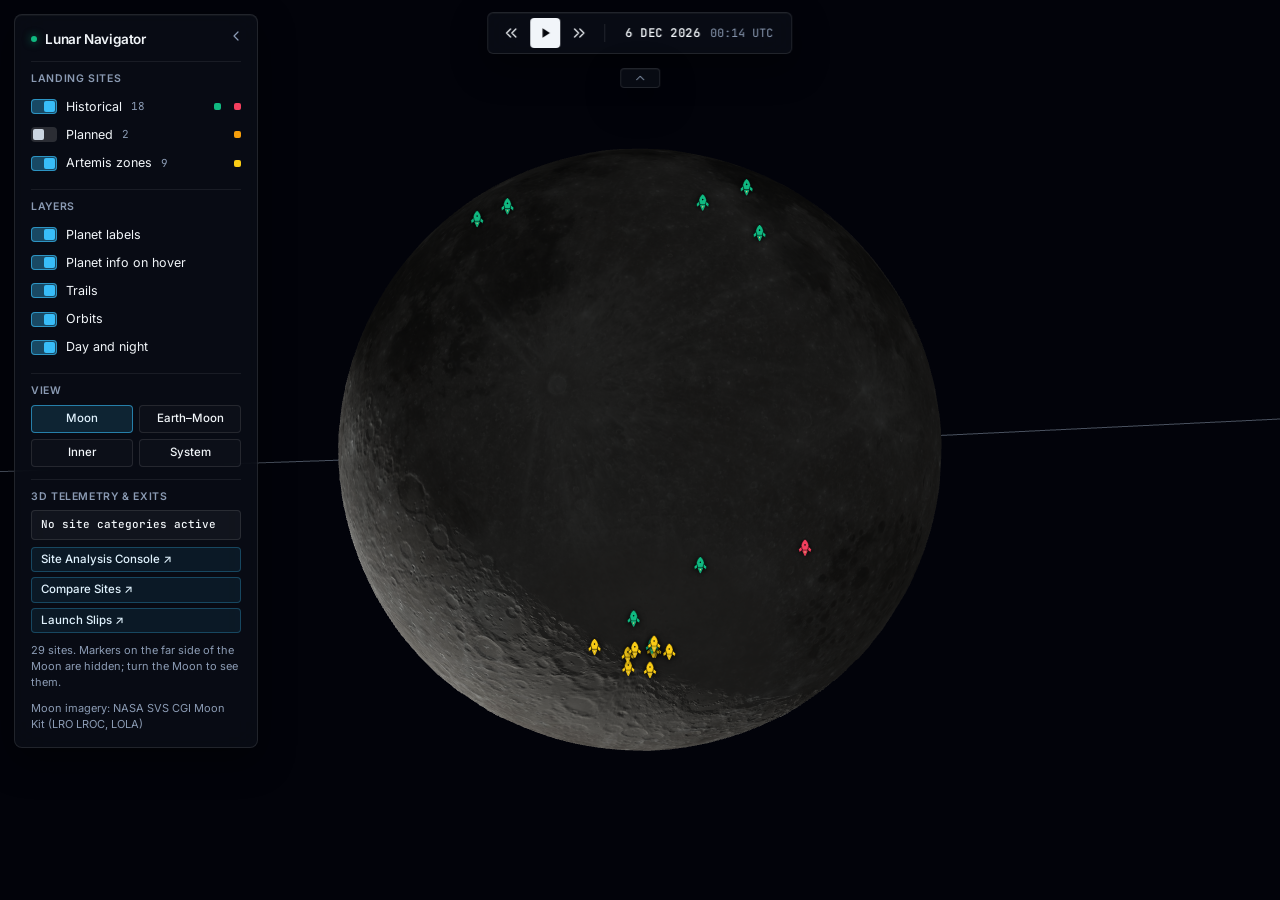
==== commit 5da57215: "feat(web): Moon-first Explore, true orbits, planet/site hover telemetry, and mission tour" ====
--- a/web/solar.html
+++ b/web/solar.html
@@ -8,7 +8,7 @@
 <link rel="preconnect" href="https://fonts.googleapis.com">
 <link rel="preconnect" href="https://fonts.gstatic.com" crossorigin>
 <link href="https://fonts.googleapis.com/css2?family=Inter:wght@400;500;600;700&amp;family=JetBrains+Mono:wght@400;500;600&amp;display=swap" rel="stylesheet">
-<link rel="stylesheet" href="solar.css?v=20261115n">
+<link rel="stylesheet" href="solar.css?v=20261115q">
 <script>
 // Three.js 0.170.0: vendored copy in web/vendor/three (works offline); CDN only if it is missing.
 // Must run before any module script, so the import map is built synchronously here.
@@ -68,13 +68,14 @@
       <div class="nav-brand"><span class="nav-dot" aria-hidden="true"></span><h1>Lunar Navigator</h1></div>
       <div class="group">
         <div class="label">Landing sites</div>
-        <label class="switch"><input type="checkbox" id="cat-hist"><i></i>Historical <small class="n" id="n-hist"></small><span class="key landed"></span><span class="key lost"></span></label>
+        <label class="switch"><input type="checkbox" id="cat-hist" checked><i></i>Historical <small class="n" id="n-hist"></small><span class="key landed"></span><span class="key lost"></span></label>
         <label class="switch"><input type="checkbox" id="cat-planned"><i></i>Planned <small class="n" id="n-planned"></small><span class="key planned"></span></label>
         <label class="switch"><input type="checkbox" id="cat-cand" checked><i></i>Artemis zones <small class="n" id="n-cand"></small><span class="key cand"></span></label>
       </div>
       <div class="group">
         <div class="label">Layers</div>
         <label class="switch"><input type="checkbox" id="opt-labels" checked><i></i>Planet labels</label>
+        <label class="switch"><input type="checkbox" id="opt-planet-hover" checked><i></i><span>Planet info on hover</span></label>
         <label class="switch"><input type="checkbox" id="opt-trails" checked><i></i>Trails</label>
         <label class="switch"><input type="checkbox" id="opt-orbits" checked><i></i>Orbits</label>
         <label class="switch"><input type="checkbox" id="opt-shade" checked><i></i>Day and night</label>
@@ -88,17 +89,25 @@
           <button data-cam="all">System</button>
         </div>
       </div>
+      <div class="group">
+        <div class="label">3D Telemetry &amp; Exits</div>
+        <div id="moon-summary" class="moon-summary">Calculating site windows…</div>
+        <div class="nav-exits">
+          <a class="exit-link" href="index.html">Site Analysis Console ↗</a>
+          <a class="exit-link" href="index.html?view=compare">Compare Sites ↗</a>
+          <a class="exit-link" href="index.html?focus=slips">Launch Slips ↗</a>
+        </div>
+      </div>
       <p class="credit" id="site-note"></p>
-      <a class="link" href="index.html">← Site Analysis Console</a>
       <p class="credit">Moon imagery: NASA SVS CGI Moon Kit (LRO LROC, LOLA)</p>
     </div>
   </aside>
 
   <!-- Site card: shown above the hovered marker, expands on click. -->
   <div id="card" class="glass" role="dialog" aria-live="polite" hidden></div>
-  <div class="embed-hint">Drag to rotate · Scroll to zoom · Click a yellow landing zone to inspect</div>
+  <div class="embed-hint">Drag to rotate · Scroll to zoom · Click any landing zone to inspect</div>
 </main>
 
-<script type="module" src="solar/main.js?v=20261115n"></script>
+<script type="module" src="solar/main.js?v=20261115q"></script>
 </body>
 </html>
--- a/web/solar.css
+++ b/web/solar.css
@@ -131,8 +131,12 @@
 #left {
   position: absolute; top: 14px; left: 14px; width: 244px; max-height: calc(100vh - 28px);
   overflow-y: auto; border-radius: 8px; z-index: 9; padding: 14px 16px 14px;
+  scrollbar-width: thin; scrollbar-color: rgba(255, 255, 255, 0.18) transparent;
   transition: transform 0.3s cubic-bezier(0.2, 0.8, 0.2, 1), max-height 0.3s ease, opacity 0.25s;
 }
+#left::-webkit-scrollbar { width: 5px; }
+#left::-webkit-scrollbar-track { background: transparent; }
+#left::-webkit-scrollbar-thumb { background: rgba(255, 255, 255, 0.18); border-radius: 3px; }
 #left.collapsed { transform: translateX(calc(-100% + 42px)); max-height: 42px; overflow: hidden; }
 #left.collapsed .left-body { opacity: 0; pointer-events: none; }
 .left-body { transition: opacity 0.2s; }
@@ -198,6 +202,29 @@
 }
 .link:hover { background: rgba(56, 189, 248, 0.22); border-color: rgba(56, 189, 248, 0.6); }
 
+/* ---------- 3D telemetry & navigation exits in #left ---------- */
+.moon-summary {
+  font: 500 11px/1.4 var(--mono);
+  color: var(--text);
+  padding: 6px 9px;
+  border-radius: 4px;
+  background: rgba(255, 255, 255, 0.04);
+  border: 1px solid var(--faint);
+  margin-bottom: 7px;
+}
+.moon-summary .open-count { color: #34d399; font-weight: 600; }
+.nav-exits { display: flex; flex-direction: column; gap: 5px; }
+.exit-link {
+  display: flex; align-items: center; justify-content: space-between;
+  font: 500 11.5px/1 var(--sans); color: #e0f2fe;
+  padding: 6px 9px; border-radius: 4px;
+  background: rgba(56, 189, 248, 0.08); border: 1px solid rgba(56, 189, 248, 0.28);
+  text-decoration: none; transition: background 0.15s, border-color 0.15s;
+}
+.exit-link:hover {
+  background: rgba(56, 189, 248, 0.18); border-color: rgba(56, 189, 248, 0.55);
+}
+
 .credit { color: var(--muted); font-size: 11px; margin: 10px 0 0; line-height: 1.45; }
 
 .switch .key { width: 7px; height: 7px; border-radius: 2px; background: var(--c); margin-left: auto; }
@@ -213,6 +240,15 @@
   color: var(--text); font: 500 10.5px/1 var(--mono); letter-spacing: 0.08em; text-transform: uppercase;
   display: inline-flex; align-items: center; gap: 6px; white-space: nowrap;
   text-shadow: 0 1px 4px rgba(0, 0, 0, 0.95); opacity: 0.9;
+  pointer-events: none;
+}
+body.planet-hover .plabel-tag {
+  pointer-events: auto;
+  cursor: pointer;
+}
+body.planet-hover .plabel-tag:hover {
+  opacity: 1;
+  text-shadow: 0 0 8px rgba(56, 189, 248, 0.7);
 }
 .plabel-tag i { width: 6px; height: 6px; border-radius: 50%; display: inline-block; flex: none; box-shadow: 0 0 6px currentColor; }
 .site { width: 24px; height: 24px; display: grid; place-items: center; cursor: pointer; pointer-events: auto; }
@@ -226,11 +262,15 @@
 
 /* ---------- architectural site inspection card (#card) ---------- */
 #card {
-  position: absolute; z-index: 8; width: 304px; border-radius: 8px; padding: 14px 16px;
+  position: absolute; z-index: 8; width: 318px; border-radius: 8px; padding: 11px 14px;
   background: var(--glass-strong); border-top: 2px solid var(--c);
   transform-origin: 50% 100%; transform: translate(-50%, calc(-100% - 14px));
   animation: card-in 0.18s cubic-bezier(0.2, 0.8, 0.2, 1); pointer-events: auto;
-}
+  max-height: calc(100vh - 80px); overflow-y: auto;
+  scrollbar-width: thin; scrollbar-color: rgba(255, 255, 255, 0.18) transparent;
+}
+#card::-webkit-scrollbar { width: 5px; }
+#card::-webkit-scrollbar-thumb { background: rgba(255, 255, 255, 0.18); border-radius: 3px; }
 @keyframes card-in { from { opacity: 0; transform: translate(-50%, calc(-100% - 8px)) scale(0.97); } }
 #card::after { display: none; }
 
@@ -248,13 +288,31 @@
 }
 #card dt { color: var(--muted); }
 #card dd { margin: 0; font: 400 12px/1.38 var(--sans); font-variant-numeric: tabular-nums; color: var(--text); }
+#card #card-date { display: flex; flex-wrap: wrap; align-items: center; gap: 6px; }
+.win-pill {
+  display: inline-flex; align-items: center; gap: 5px;
+  padding: 2px 7px; border-radius: 3px;
+  font: 600 10.5px/1.2 var(--mono); letter-spacing: 0.02em;
+}
+.win-pill i { width: 6px; height: 6px; border-radius: 50%; flex: none; }
+.win-pill.open { background: rgba(16, 185, 129, 0.14); border: 1px solid rgba(16, 185, 129, 0.45); color: #34d399; }
+.win-pill.open i { background: #10b981; box-shadow: 0 0 6px #10b981; }
+.win-pill.closed { background: rgba(239, 68, 68, 0.14); border: 1px solid rgba(239, 68, 68, 0.45); color: #f87171; }
+.win-pill.closed i { background: #ef4444; box-shadow: 0 0 6px #ef4444; }
+#date-btn.win-open { background: rgba(16, 185, 129, 0.14); border-radius: 4px; box-shadow: inset 0 0 0 1px rgba(16, 185, 129, 0.5); }
+#date-btn.win-open #date-main { color: #34d399; }
+#date-btn.win-closed { background: rgba(239, 68, 68, 0.14); border-radius: 4px; box-shadow: inset 0 0 0 1px rgba(239, 68, 68, 0.5); }
+#date-btn.win-closed #date-main { color: #f87171; }
+.card-diagram { display: block; width: 100%; height: 62px; margin: 6px 0 3px; border-radius: 4px; border: 1px solid rgba(255, 255, 255, 0.08); background: rgba(5, 7, 12, 0.72); }
+.card-diag-note { font: 400 10px/1.2 var(--mono); color: var(--muted); display: flex; justify-content: space-between; margin-bottom: 4px; }
 #card .cond dd { font-family: var(--mono); font-size: 11.5px; }
 
 #card .more { display: grid; grid-template-rows: 0fr; transition: grid-template-rows 0.28s ease; }
 #card .more > div { overflow: hidden; }
 #card.open .more { grid-template-rows: 1fr; }
 #card .more p { margin: 10px 0 0; font-size: 12px; color: var(--muted); line-height: 1.5; }
-#card .actions { display: flex; gap: 8px; margin-top: 12px; }
+#card .actions { display: flex; gap: 8px; margin-top: 10px; }
+#card .actions button, #card .actions a { flex: 1; text-align: center; justify-content: center; }
 #card .actions [data-horizon] { background: var(--text); color: var(--bg); border-color: var(--text); font-weight: 600; }
 #card .actions [data-horizon]:hover { background: #e2e8f0; }
 #card .hint { margin-top: 10px; font: 500 10.5px/1 var(--mono); letter-spacing: 0.06em; text-transform: uppercase; color: var(--muted); }
@@ -262,6 +320,8 @@
 
 #card.below { transform: translate(-50%, 14px); transform-origin: 50% 0; animation-name: card-in-below; }
 @keyframes card-in-below { from { opacity: 0; transform: translate(-50%, 8px) scale(0.97); } }
+#card.dock-side { transform: none; transform-origin: 0 50%; animation: card-in-side 0.16s cubic-bezier(0.2, 0.8, 0.2, 1); }
+@keyframes card-in-side { from { opacity: 0; transform: translateX(6px) scale(0.98); } }
 
 #card .sec {
   font: 600 10.5px/1 var(--sans); letter-spacing: 0.06em; text-transform: uppercase;
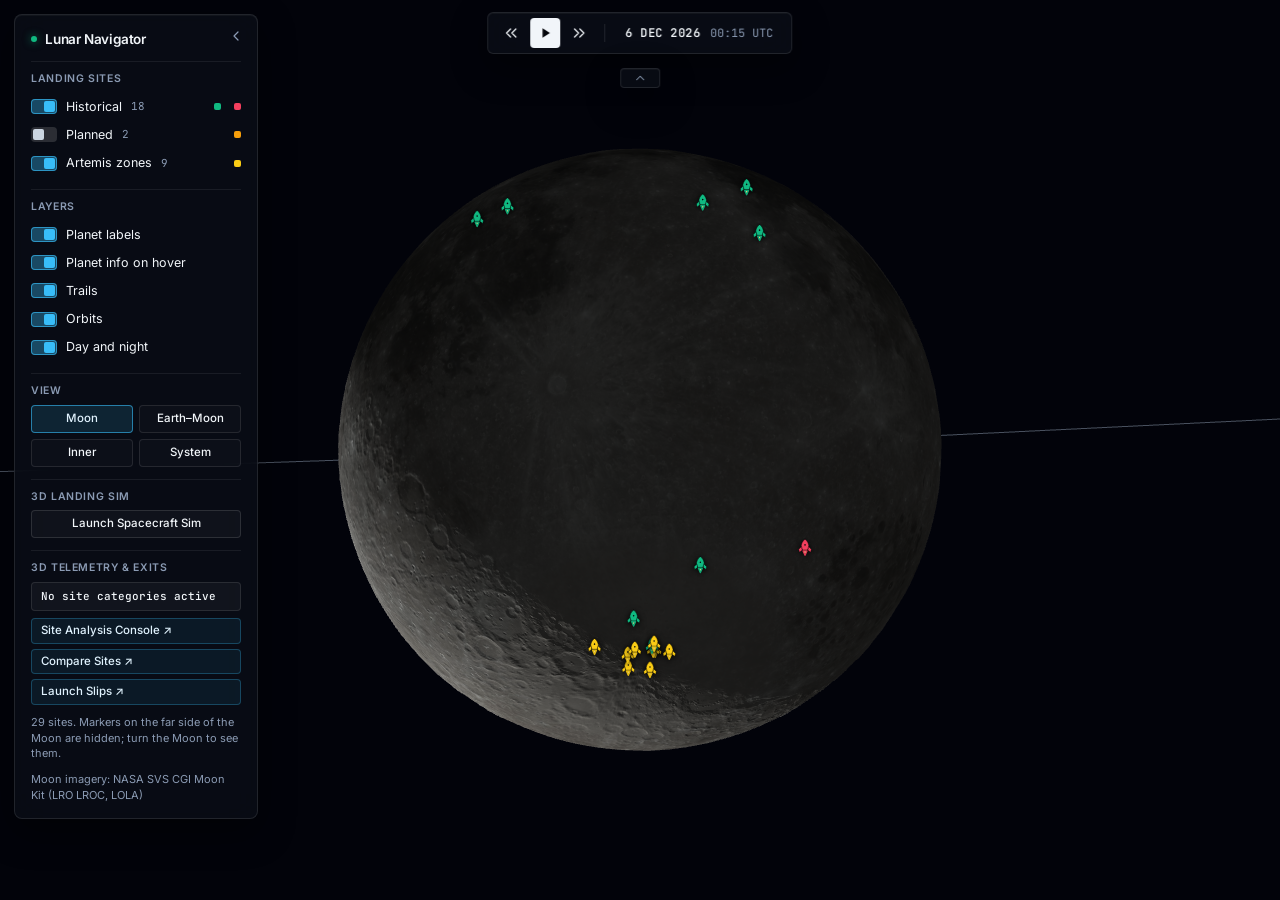
==== commit 54767e5c: "feat(web): hover/focus fixes, NASA SPLICE 3D/2D landing sim & live API compatibility" ====
--- a/web/solar.html
+++ b/web/solar.html
@@ -8,7 +8,7 @@
 <link rel="preconnect" href="https://fonts.googleapis.com">
 <link rel="preconnect" href="https://fonts.gstatic.com" crossorigin>
 <link href="https://fonts.googleapis.com/css2?family=Inter:wght@400;500;600;700&amp;family=JetBrains+Mono:wght@400;500;600&amp;display=swap" rel="stylesheet">
-<link rel="stylesheet" href="solar.css?v=20261115q">
+<link rel="stylesheet" href="solar.css?v=20261115s">
 <script>
 // Three.js 0.170.0: vendored copy in web/vendor/three (works offline); CDN only if it is missing.
 // Must run before any module script, so the import map is built synchronously here.
@@ -90,6 +90,13 @@
         </div>
       </div>
       <div class="group">
+        <div class="label">3D Landing Sim</div>
+        <div class="sim-launch-row">
+          <button id="sim-toggle" class="chip-btn" type="button">Launch Spacecraft Sim</button>
+          <button id="sim-cam-follow" class="chip-btn" type="button" hidden>Follow craft</button>
+        </div>
+      </div>
+      <div class="group">
         <div class="label">3D Telemetry &amp; Exits</div>
         <div id="moon-summary" class="moon-summary">Calculating site windows…</div>
         <div class="nav-exits">
@@ -105,9 +112,36 @@
 
   <!-- Site card: shown above the hovered marker, expands on click. -->
   <div id="card" class="glass" role="dialog" aria-live="polite" hidden></div>
+  <aside id="sim-hud" class="glass" hidden aria-label="Spacecraft landing simulation">
+    <div class="sim-head">
+      <span class="sim-badge" id="sim-phase-badge">01 · TRN</span>
+      <strong class="sim-site" id="sim-site-name">—</strong>
+      <button type="button" class="sim-close" id="sim-close" aria-label="Close landing simulation" title="Close simulation">✕</button>
+    </div>
+    <div class="sim-controls">
+      <button type="button" id="sim-play" class="sim-btn primary" aria-label="Play or pause simulation">▶</button>
+      <button type="button" id="sim-reset" class="sim-btn" title="Restart descent" aria-label="Restart descent">↺</button>
+      <button type="button" id="sim-follow-btn" class="sim-btn active" title="Toggle follow camera">Follow</button>
+      <input id="sim-scrub" type="range" min="0" max="1" step="0.002" value="0" aria-label="Descent progress">
+      <span class="sim-t" id="sim-t">T+000s</span>
+    </div>
+    <div class="sim-phases" id="sim-phases">
+      <button type="button" data-sim-u="0.08" data-phase="TRN">01 TRN</button>
+      <button type="button" data-sim-u="0.38" data-phase="NDL">02 NDL</button>
+      <button type="button" data-sim-u="0.68" data-phase="HDL">03 HDL</button>
+      <button type="button" data-sim-u="0.90" data-phase="DQG">04 DQG</button>
+    </div>
+    <div class="sim-metrics" id="sim-metrics">
+      <div><span>ALT</span><b id="sim-m-alt">—</b></div>
+      <div><span>VEL</span><b id="sim-m-vel">—</b></div>
+      <div><span>PITCH</span><b id="sim-m-pitch">—</b></div>
+      <div><span>THR</span><b id="sim-m-throt">—</b></div>
+    </div>
+    <canvas id="sim-diagram" width="320" height="126" aria-label="Glide slope and velocity descent diagram"></canvas>
+  </aside>
   <div class="embed-hint">Drag to rotate · Scroll to zoom · Click any landing zone to inspect</div>
 </main>
 
-<script type="module" src="solar/main.js?v=20261115q"></script>
+<script type="module" src="solar/main.js?v=20261115s"></script>
 </body>
 </html>
--- a/web/solar.css
+++ b/web/solar.css
@@ -7,6 +7,8 @@
   --glass: rgba(10, 14, 22, 0.82);
   --glass-strong: rgba(11, 15, 23, 0.94);
   --edge: rgba(255, 255, 255, 0.1);
+  --border: rgba(255, 255, 255, 0.12);
+  --chip: rgba(255, 255, 255, 0.03);
   --hover: rgba(255, 255, 255, 0.06);
   --accent: #38bdf8;
   --landed: #10b981;
@@ -19,6 +21,7 @@
 [data-theme="light"] {
   --bg: #dde2ea; --text: #111722; --muted: rgba(17, 23, 34, 0.65); --faint: rgba(17, 23, 34, 0.14);
   --glass: rgba(255, 255, 255, 0.72); --glass-strong: rgba(255, 255, 255, 0.92); --edge: rgba(17, 23, 34, 0.12);
+  --border: rgba(17, 23, 34, 0.14); --chip: rgba(17, 23, 34, 0.04);
   --hover: rgba(17, 23, 34, 0.06); --accent: #0284c7;
   --landed: #0f9d62; --planned: #c98200; --lost: #d93a3a; --cand: #ca8a04;
 }
@@ -191,6 +194,21 @@
   border-color: rgba(56, 189, 248, 0.6);
   color: #e0f2fe;
 }
+.sim-launch-row { display: flex; flex-wrap: wrap; gap: 6px; }
+.chip-btn {
+  flex: 1 1 120px; min-height: 28px; padding: 5px 10px; border-radius: 4px;
+  border: 1px solid var(--border); background: var(--chip);
+  font: 500 11.5px/1.2 var(--sans); color: var(--text); text-align: center;
+  transition: background 0.15s, border-color 0.15s, color 0.15s;
+}
+.chip-btn:hover { background: var(--hover); border-color: rgba(56, 189, 248, 0.45); }
+.chip-btn:focus-visible { outline: 2px solid var(--accent); outline-offset: 2px; }
+.chip-btn.active {
+  background: rgba(56, 189, 248, 0.14);
+  border-color: rgba(56, 189, 248, 0.6);
+  color: #e0f2fe;
+}
+[data-theme="light"] .chip-btn.active { color: #0369a1; }
 
 .link {
   display: flex; align-items: center; justify-content: center; width: 100%; margin-top: 12px;
@@ -236,11 +254,13 @@
   width: 0; height: 0; position: relative; pointer-events: none;
 }
 .plabel-tag {
-  position: absolute; left: -3px; top: 0; transform: translateY(-50%);
+  position: absolute; left: -10px; top: 0; transform: translateY(-50%);
+  padding: 3px 7px; border-radius: 4px;
   color: var(--text); font: 500 10.5px/1 var(--mono); letter-spacing: 0.08em; text-transform: uppercase;
   display: inline-flex; align-items: center; gap: 6px; white-space: nowrap;
   text-shadow: 0 1px 4px rgba(0, 0, 0, 0.95); opacity: 0.9;
   pointer-events: none;
+  transition: opacity 0.15s ease, text-shadow 0.15s ease;
 }
 body.planet-hover .plabel-tag {
   pointer-events: auto;
@@ -263,15 +283,14 @@
 /* ---------- architectural site inspection card (#card) ---------- */
 #card {
   position: absolute; z-index: 8; width: 318px; border-radius: 8px; padding: 11px 14px;
-  background: var(--glass-strong); border-top: 2px solid var(--c);
+  background: var(--glass-strong); border-top: 2px solid var(--c, var(--accent));
   transform-origin: 50% 100%; transform: translate(-50%, calc(-100% - 14px));
-  animation: card-in 0.18s cubic-bezier(0.2, 0.8, 0.2, 1); pointer-events: auto;
+  animation: none; pointer-events: auto;
   max-height: calc(100vh - 80px); overflow-y: auto;
   scrollbar-width: thin; scrollbar-color: rgba(255, 255, 255, 0.18) transparent;
 }
 #card::-webkit-scrollbar { width: 5px; }
 #card::-webkit-scrollbar-thumb { background: rgba(255, 255, 255, 0.18); border-radius: 3px; }
-@keyframes card-in { from { opacity: 0; transform: translate(-50%, calc(-100% - 8px)) scale(0.97); } }
 #card::after { display: none; }
 
 #card .status {
@@ -318,10 +337,8 @@
 #card .hint { margin-top: 10px; font: 500 10.5px/1 var(--mono); letter-spacing: 0.06em; text-transform: uppercase; color: var(--muted); }
 #card.open .hint { display: none; }
 
-#card.below { transform: translate(-50%, 14px); transform-origin: 50% 0; animation-name: card-in-below; }
-@keyframes card-in-below { from { opacity: 0; transform: translate(-50%, 8px) scale(0.97); } }
-#card.dock-side { transform: none; transform-origin: 0 50%; animation: card-in-side 0.16s cubic-bezier(0.2, 0.8, 0.2, 1); }
-@keyframes card-in-side { from { opacity: 0; transform: translateX(6px) scale(0.98); } }
+#card.below { transform: translate(-50%, 14px); transform-origin: 50% 0; animation: none; }
+#card.dock-side { transform: none; transform-origin: 0 50%; animation: none; }
 
 #card .sec {
   font: 600 10.5px/1 var(--sans); letter-spacing: 0.06em; text-transform: uppercase;
@@ -337,8 +354,110 @@
 #card .verdict.good { --v: var(--landed); } #card .verdict.marginal { --v: var(--planned); } #card .verdict.poor { --v: var(--lost); }
 
 @media (max-width: 600px) { #card { width: min(304px, calc(100vw - 24px)); } }
-#card.sheet { position: fixed; left: 8px; right: 8px; top: auto; bottom: 8px; width: auto; max-height: 62vh; overflow-y: auto; transform: none; animation: sheet-in 0.2s ease; }
-@keyframes sheet-in { from { opacity: 0; transform: translateY(10px); } }
+#card.sheet { position: fixed; left: 8px; right: 8px; top: auto; bottom: 8px; width: auto; max-height: 62vh; overflow-y: auto; transform: none; animation: none; }
+
+/* ---------- 3D spacecraft landing simulation HUD (#sim-hud) ---------- */
+#sim-hud {
+  position: fixed; top: 12px; right: 12px;
+  width: min(332px, calc(100vw - 24px));
+  max-height: calc(100vh - 24px); overflow-y: auto;
+  z-index: 6; padding: 11px 12px; border-radius: 12px;
+  color: var(--text); font-size: 11px;
+  scrollbar-width: thin; scrollbar-color: rgba(255, 255, 255, 0.18) transparent;
+}
+.sim-head {
+  display: flex; align-items: center; gap: 7px; margin-bottom: 8px; min-width: 0;
+}
+.sim-badge {
+  flex: none; padding: 2px 6px; border-radius: 4px;
+  font: 600 10px/1.2 var(--mono); letter-spacing: 0.05em; text-transform: uppercase;
+  color: var(--accent); background: rgba(56, 189, 248, 0.14);
+  border: 1px solid rgba(56, 189, 248, 0.35); white-space: nowrap;
+}
+[data-theme="light"] .sim-badge { background: rgba(2, 132, 199, 0.12); border-color: rgba(2, 132, 199, 0.35); }
+.sim-site {
+  flex: 1 1 auto; min-width: 0; overflow: hidden; text-overflow: ellipsis; white-space: nowrap;
+  font: 600 12px/1.2 var(--sans); color: var(--text);
+}
+.sim-close {
+  flex: none; width: 22px; height: 22px; border-radius: 4px; display: grid; place-items: center;
+  color: var(--muted); font-size: 12px; line-height: 1;
+  transition: background 0.15s, color 0.15s;
+}
+.sim-close:hover { background: var(--hover); color: var(--text); }
+.sim-close:focus-visible { outline: 2px solid var(--accent); outline-offset: 1px; }
+
+.sim-controls {
+  display: flex; align-items: center; gap: 5px; margin-bottom: 7px;
+}
+.sim-btn {
+  flex: none; height: 24px; min-width: 24px; padding: 0 7px; border-radius: 4px;
+  border: 1px solid var(--border); background: var(--chip);
+  color: var(--text); font: 500 11px/1 var(--sans);
+  display: inline-flex; align-items: center; justify-content: center;
+  transition: background 0.15s, border-color 0.15s, color 0.15s;
+}
+.sim-btn:hover { background: var(--hover); border-color: rgba(56, 189, 248, 0.45); }
+.sim-btn:focus-visible { outline: 2px solid var(--accent); outline-offset: 1px; }
+.sim-btn.primary {
+  width: 24px; padding: 0;
+  background: var(--text); color: var(--bg); border-color: var(--text); font-weight: 600;
+}
+.sim-btn.primary:hover { opacity: 0.9; }
+#sim-reset { width: 24px; padding: 0; }
+.sim-btn.active {
+  background: rgba(56, 189, 248, 0.16);
+  border-color: rgba(56, 189, 248, 0.6);
+  color: #e0f2fe;
+}
+[data-theme="light"] .sim-btn.active { color: #0369a1; }
+#sim-scrub {
+  flex: 1 1 56px; min-width: 44px; height: 18px; margin: 0;
+  accent-color: var(--accent); cursor: pointer;
+}
+.sim-t {
+  flex: none; min-width: 46px; text-align: right;
+  font: 500 10.5px/1 var(--mono); font-variant-numeric: tabular-nums; color: var(--muted);
+}
+
+.sim-phases {
+  display: grid; grid-template-columns: repeat(4, minmax(0, 1fr)); gap: 4px; margin-bottom: 7px;
+}
+.sim-phases button {
+  height: 22px; padding: 0 4px; border-radius: 4px;
+  border: 1px solid var(--border); background: var(--chip);
+  font: 500 10px/1 var(--mono); letter-spacing: 0.02em; color: var(--muted);
+  white-space: nowrap; overflow: hidden; text-overflow: ellipsis;
+  transition: background 0.15s, border-color 0.15s, color 0.15s;
+}
+.sim-phases button:hover { background: var(--hover); color: var(--text); border-color: rgba(56, 189, 248, 0.4); }
+.sim-phases button.active,
+.sim-phases button[aria-pressed="true"] {
+  background: rgba(56, 189, 248, 0.16);
+  border-color: rgba(56, 189, 248, 0.65);
+  color: var(--text);
+}
+
+.sim-metrics {
+  display: grid; grid-template-columns: repeat(4, minmax(0, 1fr)); gap: 4px;
+}
+.sim-metrics > div {
+  padding: 5px 6px; border-radius: 5px;
+  border: 1px solid var(--border); background: var(--chip); min-width: 0;
+}
+.sim-metrics span {
+  display: block; font: 600 9px/1 var(--mono); letter-spacing: 0.06em;
+  color: var(--muted); margin-bottom: 3px;
+}
+.sim-metrics b {
+  display: block; font: 600 11px/1.15 var(--mono); font-variant-numeric: tabular-nums;
+  color: var(--text); white-space: nowrap; overflow: hidden; text-overflow: ellipsis;
+}
+
+#sim-diagram {
+  width: 100%; height: 142px; display: block; border-radius: 7px;
+  border: 1px solid var(--border); background: rgba(7, 11, 20, 0.85); margin-top: 7px;
+}
 
 /* subtle embed mode navigation hint */
 .embed-hint {
@@ -349,3 +468,17 @@
   color: var(--muted); font: 400 11px/1.2 var(--sans);
 }
 body.embed .embed-hint { display: block; }
+body.embed #sim-hud {
+  width: 318px; max-width: calc(100vw - 16px);
+  top: 8px; right: 8px; padding: 8px 10px; max-height: calc(100vh - 16px);
+}
+body.embed .sim-phases button { font-size: 9.5px; }
+body.embed .sim-metrics b { font-size: 10.5px; }
+
+@media (max-width: 600px) {
+  #sim-hud,
+  body.embed #sim-hud {
+    top: auto; bottom: 8px; left: 8px; right: 8px;
+    width: auto; max-width: none; max-height: 46vh; overflow-y: auto;
+  }
+}
